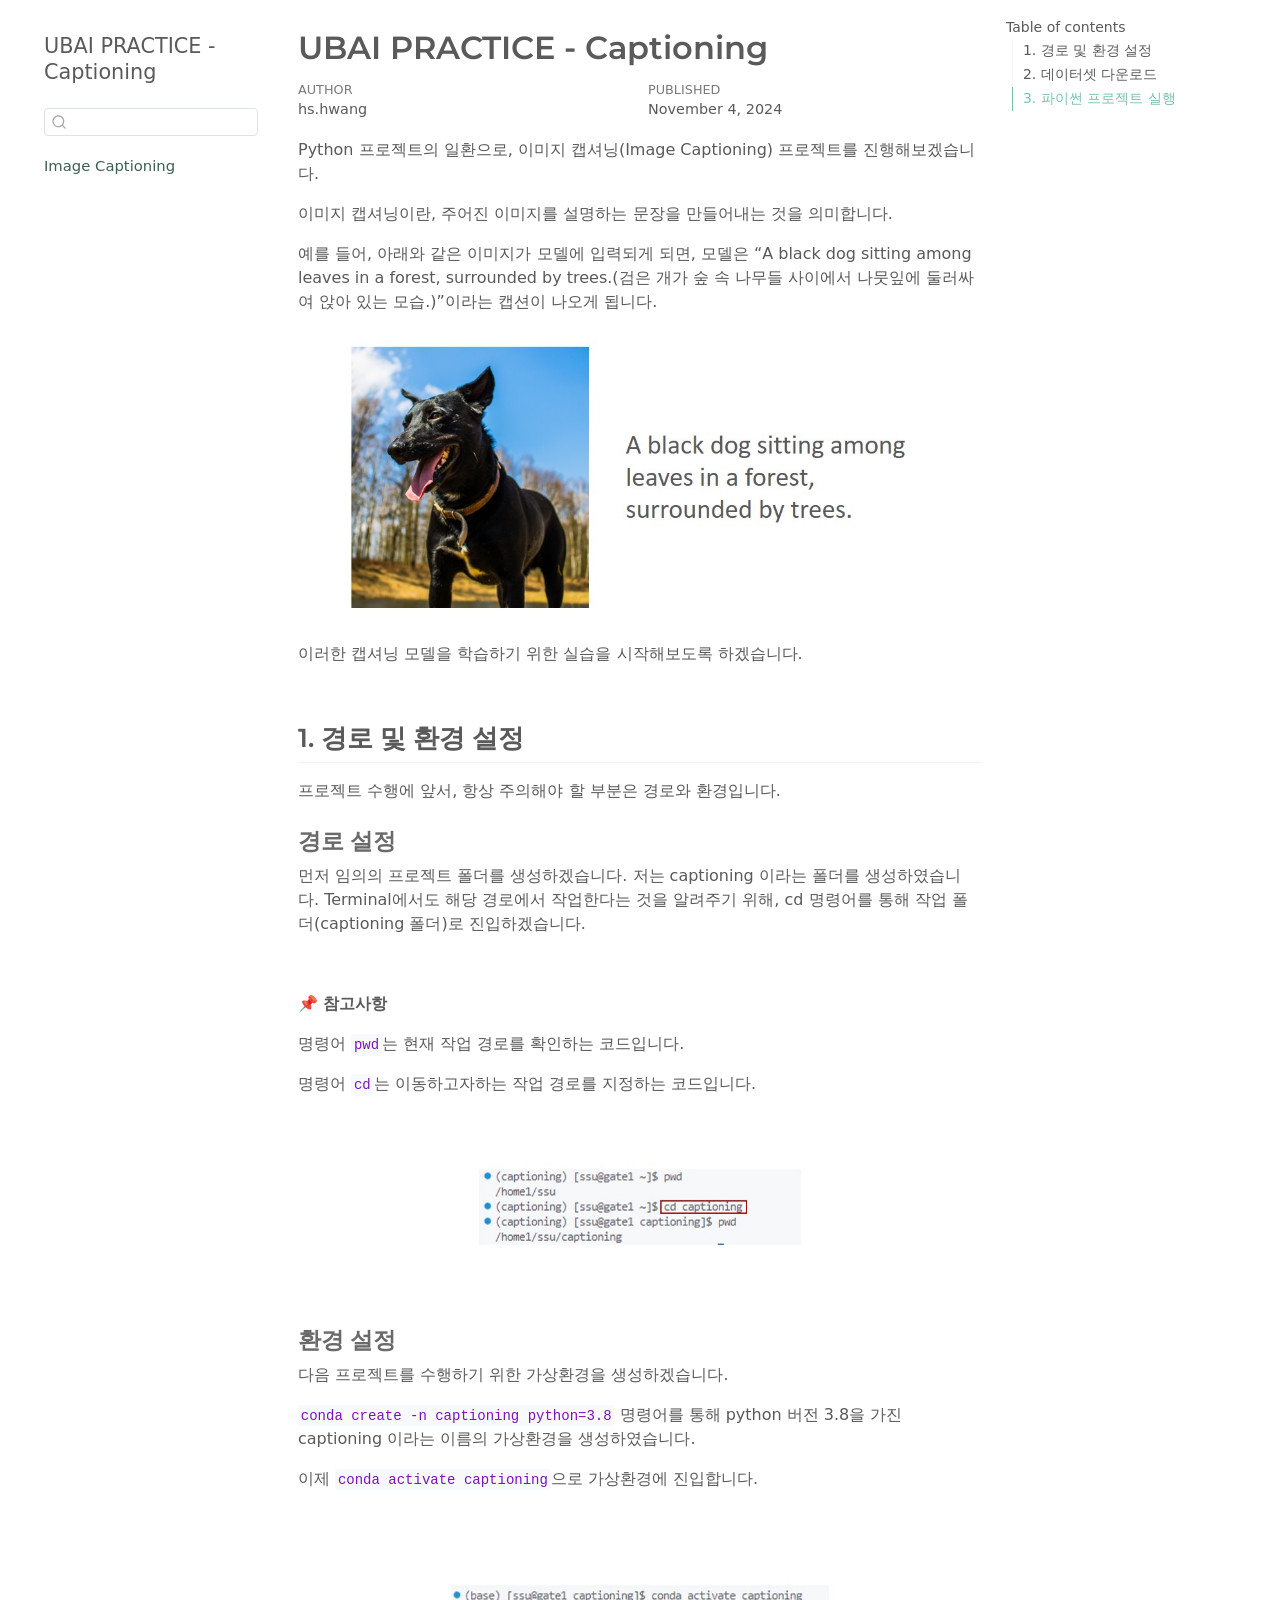
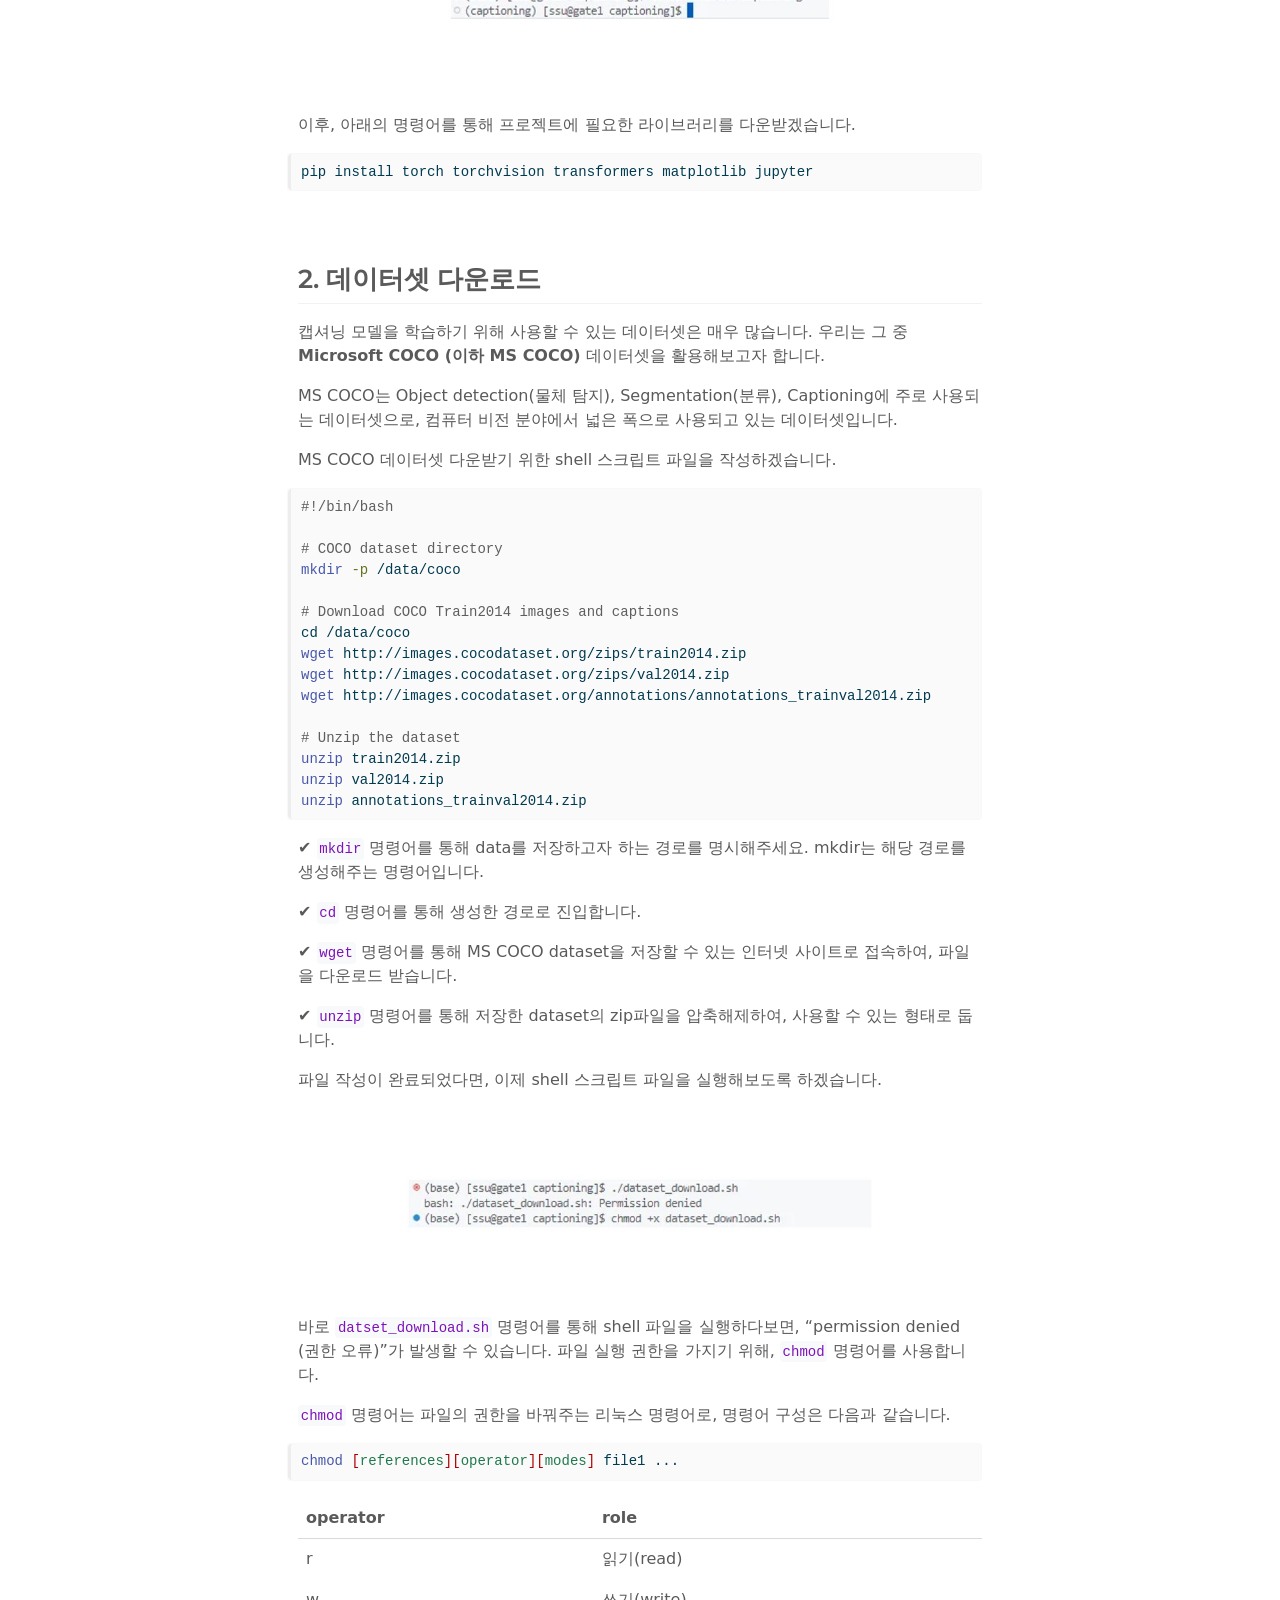
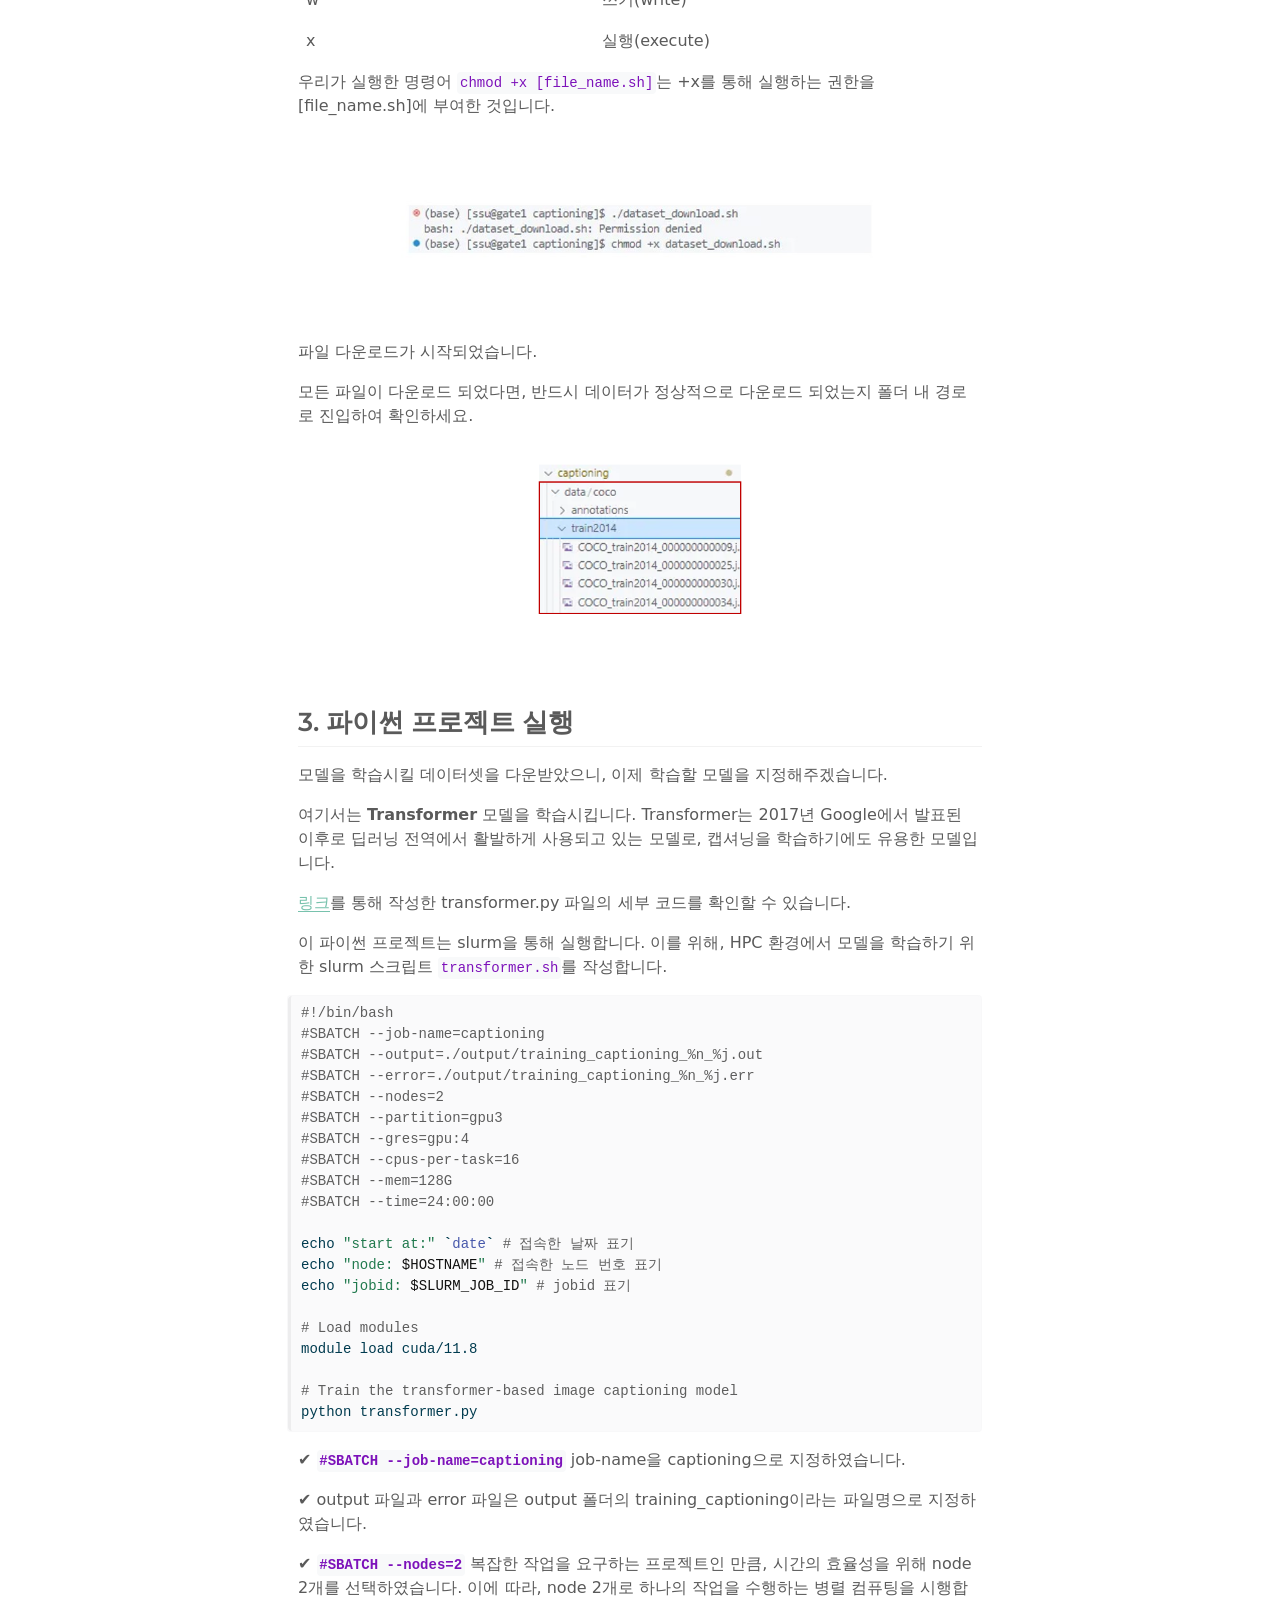
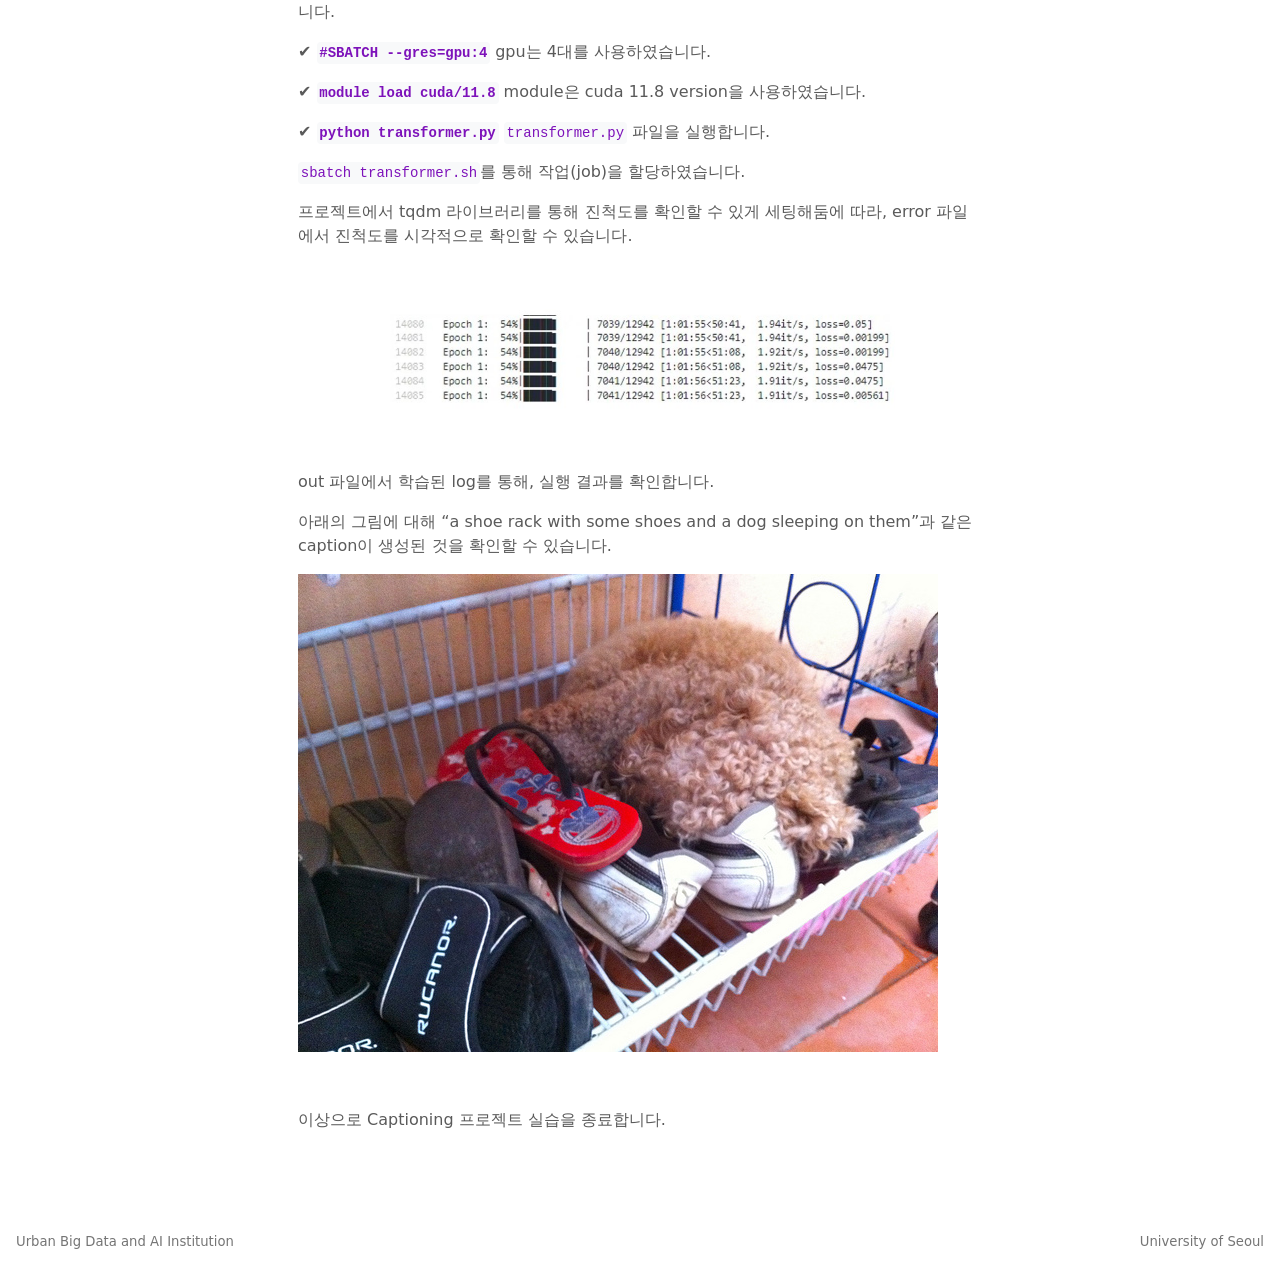
==== project/_book/index.html @ 67e6d8ed "quarto" ====
<!DOCTYPE html>
<html xmlns="http://www.w3.org/1999/xhtml" lang="en" xml:lang="en"><head>

<meta charset="utf-8">
<meta name="generator" content="quarto-1.5.57">

<meta name="viewport" content="width=device-width, initial-scale=1.0, user-scalable=yes">

<meta name="author" content="hs.hwang">
<meta name="dcterms.date" content="2024-11-04">

<title>UBAI PRACTICE - Captioning</title>
<style>
code{white-space: pre-wrap;}
span.smallcaps{font-variant: small-caps;}
div.columns{display: flex; gap: min(4vw, 1.5em);}
div.column{flex: auto; overflow-x: auto;}
div.hanging-indent{margin-left: 1.5em; text-indent: -1.5em;}
ul.task-list{list-style: none;}
ul.task-list li input[type="checkbox"] {
  width: 0.8em;
  margin: 0 0.8em 0.2em -1em; /* quarto-specific, see https://github.com/quarto-dev/quarto-cli/issues/4556 */ 
  vertical-align: middle;
}
/* CSS for syntax highlighting */
pre > code.sourceCode { white-space: pre; position: relative; }
pre > code.sourceCode > span { line-height: 1.25; }
pre > code.sourceCode > span:empty { height: 1.2em; }
.sourceCode { overflow: visible; }
code.sourceCode > span { color: inherit; text-decoration: inherit; }
div.sourceCode { margin: 1em 0; }
pre.sourceCode { margin: 0; }
@media screen {
div.sourceCode { overflow: auto; }
}
@media print {
pre > code.sourceCode { white-space: pre-wrap; }
pre > code.sourceCode > span { display: inline-block; text-indent: -5em; padding-left: 5em; }
}
pre.numberSource code
  { counter-reset: source-line 0; }
pre.numberSource code > span
  { position: relative; left: -4em; counter-increment: source-line; }
pre.numberSource code > span > a:first-child::before
  { content: counter(source-line);
    position: relative; left: -1em; text-align: right; vertical-align: baseline;
    border: none; display: inline-block;
    -webkit-touch-callout: none; -webkit-user-select: none;
    -khtml-user-select: none; -moz-user-select: none;
    -ms-user-select: none; user-select: none;
    padding: 0 4px; width: 4em;
  }
pre.numberSource { margin-left: 3em;  padding-left: 4px; }
div.sourceCode
  {   }
@media screen {
pre > code.sourceCode > span > a:first-child::before { text-decoration: underline; }
}
</style>


<script src="site_libs/quarto-nav/quarto-nav.js"></script>
<script src="site_libs/quarto-nav/headroom.min.js"></script>
<script src="site_libs/clipboard/clipboard.min.js"></script>
<script src="site_libs/quarto-search/autocomplete.umd.js"></script>
<script src="site_libs/quarto-search/fuse.min.js"></script>
<script src="site_libs/quarto-search/quarto-search.js"></script>
<meta name="quarto:offset" content="./">
<script src="site_libs/quarto-html/quarto.js"></script>
<script src="site_libs/quarto-html/popper.min.js"></script>
<script src="site_libs/quarto-html/tippy.umd.min.js"></script>
<script src="site_libs/quarto-html/anchor.min.js"></script>
<link href="site_libs/quarto-html/tippy.css" rel="stylesheet">
<link href="site_libs/quarto-html/quarto-syntax-highlighting.css" rel="stylesheet" id="quarto-text-highlighting-styles">
<script src="site_libs/bootstrap/bootstrap.min.js"></script>
<link href="site_libs/bootstrap/bootstrap-icons.css" rel="stylesheet">
<link href="site_libs/bootstrap/bootstrap.min.css" rel="stylesheet" id="quarto-bootstrap" data-mode="light">
<script id="quarto-search-options" type="application/json">{
  "location": "sidebar",
  "copy-button": false,
  "collapse-after": 3,
  "panel-placement": "start",
  "type": "textbox",
  "limit": 50,
  "keyboard-shortcut": [
    "f",
    "/",
    "s"
  ],
  "show-item-context": false,
  "language": {
    "search-no-results-text": "No results",
    "search-matching-documents-text": "matching documents",
    "search-copy-link-title": "Copy link to search",
    "search-hide-matches-text": "Hide additional matches",
    "search-more-match-text": "more match in this document",
    "search-more-matches-text": "more matches in this document",
    "search-clear-button-title": "Clear",
    "search-text-placeholder": "",
    "search-detached-cancel-button-title": "Cancel",
    "search-submit-button-title": "Submit",
    "search-label": "Search"
  }
}</script>


</head>

<body class="nav-sidebar floating">

<div id="quarto-search-results"></div>
  <header id="quarto-header" class="headroom fixed-top">
  <nav class="quarto-secondary-nav">
    <div class="container-fluid d-flex">
      <button type="button" class="quarto-btn-toggle btn" data-bs-toggle="collapse" role="button" data-bs-target=".quarto-sidebar-collapse-item" aria-controls="quarto-sidebar" aria-expanded="false" aria-label="Toggle sidebar navigation" onclick="if (window.quartoToggleHeadroom) { window.quartoToggleHeadroom(); }">
        <i class="bi bi-layout-text-sidebar-reverse"></i>
      </button>
        <nav class="quarto-page-breadcrumbs" aria-label="breadcrumb"><ol class="breadcrumb"><li class="breadcrumb-item"><a href="./index.html"><span class="chapter-title">Image Captioning</span></a></li></ol></nav>
        <a class="flex-grow-1" role="navigation" data-bs-toggle="collapse" data-bs-target=".quarto-sidebar-collapse-item" aria-controls="quarto-sidebar" aria-expanded="false" aria-label="Toggle sidebar navigation" onclick="if (window.quartoToggleHeadroom) { window.quartoToggleHeadroom(); }">      
        </a>
      <button type="button" class="btn quarto-search-button" aria-label="Search" onclick="window.quartoOpenSearch();">
        <i class="bi bi-search"></i>
      </button>
    </div>
  </nav>
</header>
<!-- content -->
<div id="quarto-content" class="quarto-container page-columns page-rows-contents page-layout-article">
<!-- sidebar -->
  <nav id="quarto-sidebar" class="sidebar collapse collapse-horizontal quarto-sidebar-collapse-item sidebar-navigation floating overflow-auto">
    <div class="pt-lg-2 mt-2 text-left sidebar-header">
    <div class="sidebar-title mb-0 py-0">
      <a href="./">UBAI PRACTICE - Captioning</a> 
    </div>
      </div>
        <div class="mt-2 flex-shrink-0 align-items-center">
        <div class="sidebar-search">
        <div id="quarto-search" class="" title="Search"></div>
        </div>
        </div>
    <div class="sidebar-menu-container"> 
    <ul class="list-unstyled mt-1">
        <li class="sidebar-item">
  <div class="sidebar-item-container"> 
  <a href="./index.html" class="sidebar-item-text sidebar-link active"><span class="chapter-title">Image Captioning</span></a>
  </div>
</li>
    </ul>
    </div>
</nav>
<div id="quarto-sidebar-glass" class="quarto-sidebar-collapse-item" data-bs-toggle="collapse" data-bs-target=".quarto-sidebar-collapse-item"></div>
<!-- margin-sidebar -->
    <div id="quarto-margin-sidebar" class="sidebar margin-sidebar">
        <nav id="TOC" role="doc-toc" class="toc-active">
    <h2 id="toc-title">Table of contents</h2>
   
  <ul>
  <li><a href="#경로-및-환경-설정" id="toc-경로-및-환경-설정" class="nav-link active" data-scroll-target="#경로-및-환경-설정">1. 경로 및 환경 설정</a>
  <ul class="collapse">
  <li><a href="#경로-설정" id="toc-경로-설정" class="nav-link" data-scroll-target="#경로-설정">경로 설정</a></li>
  <li><a href="#환경-설정" id="toc-환경-설정" class="nav-link" data-scroll-target="#환경-설정">환경 설정</a></li>
  </ul></li>
  <li><a href="#데이터셋-다운로드" id="toc-데이터셋-다운로드" class="nav-link" data-scroll-target="#데이터셋-다운로드">2. 데이터셋 다운로드</a></li>
  <li><a href="#파이썬-프로젝트-실행" id="toc-파이썬-프로젝트-실행" class="nav-link" data-scroll-target="#파이썬-프로젝트-실행">3. 파이썬 프로젝트 실행</a></li>
  </ul>
</nav>
    </div>
<!-- main -->
<main class="content" id="quarto-document-content">

<header id="title-block-header" class="quarto-title-block default">
<div class="quarto-title">
<h1 class="title">UBAI PRACTICE - Captioning</h1>
</div>



<div class="quarto-title-meta">

    <div>
    <div class="quarto-title-meta-heading">Author</div>
    <div class="quarto-title-meta-contents">
             <p>hs.hwang </p>
          </div>
  </div>
    
    <div>
    <div class="quarto-title-meta-heading">Published</div>
    <div class="quarto-title-meta-contents">
      <p class="date">November 4, 2024</p>
    </div>
  </div>
  
    
  </div>
  


</header>


<p>Python 프로젝트의 일환으로, 이미지 캡셔닝(Image Captioning) 프로젝트를 진행해보겠습니다.</p>
<p>이미지 캡셔닝이란, 주어진 이미지를 설명하는 문장을 만들어내는 것을 의미합니다.</p>
<p>예를 들어, 아래와 같은 이미지가 모델에 입력되게 되면, 모델은 “A black dog sitting among leaves in a forest, surrounded by trees.(검은 개가 숲 속 나무들 사이에서 나뭇잎에 둘러싸여 앉아 있는 모습.)”이라는 캡션이 나오게 됩니다.</p>
<p><img src="./jpg/dog.jpg" class="img-fluid"></p>
<p>이러한 캡셔닝 모델을 학습하기 위한 실습을 시작해보도록 하겠습니다.</p>
<p><br></p>
<section id="경로-및-환경-설정" class="level2 unnumbered">
<h2 class="unnumbered anchored" data-anchor-id="경로-및-환경-설정">1. 경로 및 환경 설정</h2>
<p>프로젝트 수행에 앞서, 항상 주의해야 할 부분은 경로와 환경입니다.</p>
<section id="경로-설정" class="level3 unnumbered">
<h3 class="unnumbered anchored" data-anchor-id="경로-설정">경로 설정</h3>
<p>먼저 임의의 프로젝트 폴더를 생성하겠습니다. 저는 captioning 이라는 폴더를 생성하였습니다. Terminal에서도 해당 경로에서 작업한다는 것을 알려주기 위해, cd 명령어를 통해 작업 폴더(captioning 폴더)로 진입하겠습니다.</p>
<p><br></p>
<p>📌 <strong>참고사항</strong></p>
<p>명령어 <code>pwd</code>는 현재 작업 경로를 확인하는 코드입니다.</p>
<p>명령어 <code>cd</code>는 이동하고자하는 작업 경로를 지정하는 코드입니다.</p>
<p><img src="./jpg/cd.jpg" class="img-fluid"></p>
</section>
<section id="환경-설정" class="level3 unnumbered">
<h3 class="unnumbered anchored" data-anchor-id="환경-설정">환경 설정</h3>
<p>다음 프로젝트를 수행하기 위한 가상환경을 생성하겠습니다.</p>
<p><code>conda create -n captioning python=3.8</code> 명령어를 통해 python 버전 3.8을 가진 captioning 이라는 이름의 가상환경을 생성하였습니다.</p>
<p>이제 <code>conda activate captioning</code>으로 가상환경에 진입합니다.</p>
<p><img src="./jpg/env.jpg" class="img-fluid"></p>
<p>이후, 아래의 명령어를 통해 프로젝트에 필요한 라이브러리를 다운받겠습니다.</p>
<div class="cell">
<div class="sourceCode cell-code" id="cb1"><pre class="sourceCode bash code-with-copy"><code class="sourceCode bash"><span id="cb1-1"><a href="#cb1-1" aria-hidden="true" tabindex="-1"></a><span class="ex">pip</span> install torch torchvision transformers matplotlib jupyter</span></code><button title="Copy to Clipboard" class="code-copy-button"><i class="bi"></i></button></pre></div>
</div>
<p><br></p>
</section>
</section>
<section id="데이터셋-다운로드" class="level2 unnumbered">
<h2 class="unnumbered anchored" data-anchor-id="데이터셋-다운로드">2. 데이터셋 다운로드</h2>
<p>캡셔닝 모델을 학습하기 위해 사용할 수 있는 데이터셋은 매우 많습니다. 우리는 그 중 <strong>Microsoft COCO (이하 MS COCO)</strong> 데이터셋을 활용해보고자 합니다.</p>
<p>MS COCO는 Object detection(물체 탐지), Segmentation(분류), Captioning에 주로 사용되는 데이터셋으로, 컴퓨터 비전 분야에서 넓은 폭으로 사용되고 있는 데이터셋입니다.</p>
<p>MS COCO 데이터셋 다운받기 위한 shell 스크립트 파일을 작성하겠습니다.</p>
<div class="cell">
<div class="sourceCode cell-code" id="cb2"><pre class="sourceCode bash code-with-copy"><code class="sourceCode bash"><span id="cb2-1"><a href="#cb2-1" aria-hidden="true" tabindex="-1"></a><span class="co">#!/bin/bash</span></span>
<span id="cb2-2"><a href="#cb2-2" aria-hidden="true" tabindex="-1"></a></span>
<span id="cb2-3"><a href="#cb2-3" aria-hidden="true" tabindex="-1"></a><span class="co"># COCO dataset directory</span></span>
<span id="cb2-4"><a href="#cb2-4" aria-hidden="true" tabindex="-1"></a><span class="fu">mkdir</span> <span class="at">-p</span> /data/coco</span>
<span id="cb2-5"><a href="#cb2-5" aria-hidden="true" tabindex="-1"></a></span>
<span id="cb2-6"><a href="#cb2-6" aria-hidden="true" tabindex="-1"></a><span class="co"># Download COCO Train2014 images and captions</span></span>
<span id="cb2-7"><a href="#cb2-7" aria-hidden="true" tabindex="-1"></a><span class="bu">cd</span> /data/coco</span>
<span id="cb2-8"><a href="#cb2-8" aria-hidden="true" tabindex="-1"></a><span class="fu">wget</span> http://images.cocodataset.org/zips/train2014.zip</span>
<span id="cb2-9"><a href="#cb2-9" aria-hidden="true" tabindex="-1"></a><span class="fu">wget</span> http://images.cocodataset.org/zips/val2014.zip</span>
<span id="cb2-10"><a href="#cb2-10" aria-hidden="true" tabindex="-1"></a><span class="fu">wget</span> http://images.cocodataset.org/annotations/annotations_trainval2014.zip</span>
<span id="cb2-11"><a href="#cb2-11" aria-hidden="true" tabindex="-1"></a></span>
<span id="cb2-12"><a href="#cb2-12" aria-hidden="true" tabindex="-1"></a><span class="co"># Unzip the dataset</span></span>
<span id="cb2-13"><a href="#cb2-13" aria-hidden="true" tabindex="-1"></a><span class="fu">unzip</span> train2014.zip</span>
<span id="cb2-14"><a href="#cb2-14" aria-hidden="true" tabindex="-1"></a><span class="fu">unzip</span> val2014.zip</span>
<span id="cb2-15"><a href="#cb2-15" aria-hidden="true" tabindex="-1"></a><span class="fu">unzip</span> annotations_trainval2014.zip</span></code><button title="Copy to Clipboard" class="code-copy-button"><i class="bi"></i></button></pre></div>
</div>
<p>✔ <code>mkdir</code> 명령어를 통해 data를 저장하고자 하는 경로를 명시해주세요. mkdir는 해당 경로를 생성해주는 명령어입니다.</p>
<p>✔ <code>cd</code> 명령어를 통해 생성한 경로로 진입합니다.</p>
<p>✔ <code>wget</code> 명령어를 통해 MS COCO dataset을 저장할 수 있는 인터넷 사이트로 접속하여, 파일을 다운로드 받습니다.</p>
<p>✔ <code>unzip</code> 명령어를 통해 저장한 dataset의 zip파일을 압축해제하여, 사용할 수 있는 형태로 둡니다.</p>
<p>파일 작성이 완료되었다면, 이제 shell 스크립트 파일을 실행해보도록 하겠습니다.</p>
<p><img src="./jpg/shell_error.jpg" class="img-fluid"></p>
<p>바로 <code>datset_download.sh</code> 명령어를 통해 shell 파일을 실행하다보면, “permission denied (권한 오류)”가 발생할 수 있습니다. 파일 실행 권한을 가지기 위해, <code>chmod</code> 명령어를 사용합니다.</p>
<p><code>chmod</code> 명령어는 파일의 권한을 바꿔주는 리눅스 명령어로, 명령어 구성은 다음과 같습니다.</p>
<div class="cell">
<div class="sourceCode cell-code" id="cb3"><pre class="sourceCode bash code-with-copy"><code class="sourceCode bash"><span id="cb3-1"><a href="#cb3-1" aria-hidden="true" tabindex="-1"></a><span class="fu">chmod</span> <span class="pp">[</span><span class="ss">references</span><span class="pp">][</span><span class="ss">operator</span><span class="pp">][</span><span class="ss">modes</span><span class="pp">]</span> file1 ...</span></code><button title="Copy to Clipboard" class="code-copy-button"><i class="bi"></i></button></pre></div>
</div>
<table class="caption-top table">
<thead>
<tr class="header">
<th>operator</th>
<th>role</th>
</tr>
</thead>
<tbody>
<tr class="odd">
<td>r</td>
<td>읽기(read)</td>
</tr>
<tr class="even">
<td>w</td>
<td>쓰기(write)</td>
</tr>
<tr class="odd">
<td>x</td>
<td>실행(execute)</td>
</tr>
</tbody>
</table>
<p>우리가 실행한 명령어 <code>chmod +x [file_name.sh]</code>는 +x를 통해 실행하는 권한을 [file_name.sh]에 부여한 것입니다.</p>
<p><img src="./jpg/shell_error.jpg" class="img-fluid"></p>
<p>파일 다운로드가 시작되었습니다.</p>
<p>모든 파일이 다운로드 되었다면, 반드시 데이터가 정상적으로 다운로드 되었는지 폴더 내 경로로 진입하여 확인하세요.</p>
<p><img src="./jpg/coco_download.jpg" class="img-fluid"></p>
<p><br></p>
</section>
<section id="파이썬-프로젝트-실행" class="level2 unnumbered">
<h2 class="unnumbered anchored" data-anchor-id="파이썬-프로젝트-실행">3. 파이썬 프로젝트 실행</h2>
<p>모델을 학습시킬 데이터셋을 다운받았으니, 이제 학습할 모델을 지정해주겠습니다.</p>
<p>여기서는 <strong>Transformer</strong> 모델을 학습시킵니다. Transformer는 2017년 Google에서 발표된 이후로 딥러닝 전역에서 활발하게 사용되고 있는 모델로, 캡셔닝을 학습하기에도 유용한 모델입니다.</p>
<p><a href="https://github.com/uos-ubai/practice02_captioning/blob/main/image_captioning.ipynb">링크</a>를 통해 작성한 transformer.py 파일의 세부 코드를 확인할 수 있습니다.</p>
<p>이 파이썬 프로젝트는 slurm을 통해 실행합니다. 이를 위해, HPC 환경에서 모델을 학습하기 위한 slurm 스크립트 <code>transformer.sh</code>를 작성합니다.</p>
<div class="cell">
<div class="sourceCode cell-code" id="cb4"><pre class="sourceCode bash code-with-copy"><code class="sourceCode bash"><span id="cb4-1"><a href="#cb4-1" aria-hidden="true" tabindex="-1"></a><span class="co">#!/bin/bash</span></span>
<span id="cb4-2"><a href="#cb4-2" aria-hidden="true" tabindex="-1"></a><span class="co">#SBATCH --job-name=captioning</span></span>
<span id="cb4-3"><a href="#cb4-3" aria-hidden="true" tabindex="-1"></a><span class="co">#SBATCH --output=./output/training_captioning_%n_%j.out</span></span>
<span id="cb4-4"><a href="#cb4-4" aria-hidden="true" tabindex="-1"></a><span class="co">#SBATCH --error=./output/training_captioning_%n_%j.err</span></span>
<span id="cb4-5"><a href="#cb4-5" aria-hidden="true" tabindex="-1"></a><span class="co">#SBATCH --nodes=2</span></span>
<span id="cb4-6"><a href="#cb4-6" aria-hidden="true" tabindex="-1"></a><span class="co">#SBATCH --partition=gpu3</span></span>
<span id="cb4-7"><a href="#cb4-7" aria-hidden="true" tabindex="-1"></a><span class="co">#SBATCH --gres=gpu:4</span></span>
<span id="cb4-8"><a href="#cb4-8" aria-hidden="true" tabindex="-1"></a><span class="co">#SBATCH --cpus-per-task=16</span></span>
<span id="cb4-9"><a href="#cb4-9" aria-hidden="true" tabindex="-1"></a><span class="co">#SBATCH --mem=128G</span></span>
<span id="cb4-10"><a href="#cb4-10" aria-hidden="true" tabindex="-1"></a><span class="co">#SBATCH --time=24:00:00</span></span>
<span id="cb4-11"><a href="#cb4-11" aria-hidden="true" tabindex="-1"></a></span>
<span id="cb4-12"><a href="#cb4-12" aria-hidden="true" tabindex="-1"></a><span class="bu">echo</span> <span class="st">"start at:"</span> <span class="kw">`</span><span class="fu">date</span><span class="kw">`</span> <span class="co"># 접속한 날짜 표기</span></span>
<span id="cb4-13"><a href="#cb4-13" aria-hidden="true" tabindex="-1"></a><span class="bu">echo</span> <span class="st">"node: </span><span class="va">$HOSTNAME</span><span class="st">"</span> <span class="co"># 접속한 노드 번호 표기</span></span>
<span id="cb4-14"><a href="#cb4-14" aria-hidden="true" tabindex="-1"></a><span class="bu">echo</span> <span class="st">"jobid: </span><span class="va">$SLURM_JOB_ID</span><span class="st">"</span> <span class="co"># jobid 표기</span></span>
<span id="cb4-15"><a href="#cb4-15" aria-hidden="true" tabindex="-1"></a></span>
<span id="cb4-16"><a href="#cb4-16" aria-hidden="true" tabindex="-1"></a><span class="co"># Load modules</span></span>
<span id="cb4-17"><a href="#cb4-17" aria-hidden="true" tabindex="-1"></a><span class="ex">module</span> load cuda/11.8</span>
<span id="cb4-18"><a href="#cb4-18" aria-hidden="true" tabindex="-1"></a></span>
<span id="cb4-19"><a href="#cb4-19" aria-hidden="true" tabindex="-1"></a><span class="co"># Train the transformer-based image captioning model</span></span>
<span id="cb4-20"><a href="#cb4-20" aria-hidden="true" tabindex="-1"></a><span class="ex">python</span> transformer.py</span></code><button title="Copy to Clipboard" class="code-copy-button"><i class="bi"></i></button></pre></div>
</div>
<p>✔ <strong><code>#SBATCH --job-name=captioning</code></strong> job-name을 captioning으로 지정하였습니다.</p>
<p>✔ output 파일과 error 파일은 output 폴더의 training_captioning이라는 파일명으로 지정하였습니다.</p>
<p>✔ <strong><code>#SBATCH --nodes=2</code></strong> 복잡한 작업을 요구하는 프로젝트인 만큼, 시간의 효율성을 위해 node 2개를 선택하였습니다. 이에 따라, node 2개로 하나의 작업을 수행하는 병렬 컴퓨팅을 시행합니다.</p>
<p>✔ <strong><code>#SBATCH --gres=gpu:4</code></strong> gpu는 4대를 사용하였습니다.</p>
<p>✔ <strong><code>module load cuda/11.8</code></strong> module은 cuda 11.8 version을 사용하였습니다.</p>
<p>✔ <strong><code>python transformer.py</code></strong> <code>transformer.py</code> 파일을 실행합니다.</p>
<p><code>sbatch transformer.sh</code>를 통해 작업(job)을 할당하였습니다.</p>
<p>프로젝트에서 tqdm 라이브러리를 통해 진척도를 확인할 수 있게 세팅해둠에 따라, error 파일에서 진척도를 시각적으로 확인할 수 있습니다.</p>
<p><img src="./jpg/epoch.jpg" class="img-fluid"></p>
<p>out 파일에서 학습된 log를 통해, 실행 결과를 확인합니다.</p>
<p>아래의 그림에 대해 “a shoe rack with some shoes and a dog sleeping on them”과 같은 caption이 생성된 것을 확인할 수 있습니다.</p>
<p><img src="./jpg/COCO_val2014_000000000042.jpg" class="img-fluid"></p>
<p><br></p>
<p>이상으로 Captioning 프로젝트 실습을 종료합니다.</p>


</section>

</main> <!-- /main -->
<script id="quarto-html-after-body" type="application/javascript">
window.document.addEventListener("DOMContentLoaded", function (event) {
  const toggleBodyColorMode = (bsSheetEl) => {
    const mode = bsSheetEl.getAttribute("data-mode");
    const bodyEl = window.document.querySelector("body");
    if (mode === "dark") {
      bodyEl.classList.add("quarto-dark");
      bodyEl.classList.remove("quarto-light");
    } else {
      bodyEl.classList.add("quarto-light");
      bodyEl.classList.remove("quarto-dark");
    }
  }
  const toggleBodyColorPrimary = () => {
    const bsSheetEl = window.document.querySelector("link#quarto-bootstrap");
    if (bsSheetEl) {
      toggleBodyColorMode(bsSheetEl);
    }
  }
  toggleBodyColorPrimary();  
  const icon = "";
  const anchorJS = new window.AnchorJS();
  anchorJS.options = {
    placement: 'right',
    icon: icon
  };
  anchorJS.add('.anchored');
  const isCodeAnnotation = (el) => {
    for (const clz of el.classList) {
      if (clz.startsWith('code-annotation-')) {                     
        return true;
      }
    }
    return false;
  }
  const onCopySuccess = function(e) {
    // button target
    const button = e.trigger;
    // don't keep focus
    button.blur();
    // flash "checked"
    button.classList.add('code-copy-button-checked');
    var currentTitle = button.getAttribute("title");
    button.setAttribute("title", "Copied!");
    let tooltip;
    if (window.bootstrap) {
      button.setAttribute("data-bs-toggle", "tooltip");
      button.setAttribute("data-bs-placement", "left");
      button.setAttribute("data-bs-title", "Copied!");
      tooltip = new bootstrap.Tooltip(button, 
        { trigger: "manual", 
          customClass: "code-copy-button-tooltip",
          offset: [0, -8]});
      tooltip.show();    
    }
    setTimeout(function() {
      if (tooltip) {
        tooltip.hide();
        button.removeAttribute("data-bs-title");
        button.removeAttribute("data-bs-toggle");
        button.removeAttribute("data-bs-placement");
      }
      button.setAttribute("title", currentTitle);
      button.classList.remove('code-copy-button-checked');
    }, 1000);
    // clear code selection
    e.clearSelection();
  }
  const getTextToCopy = function(trigger) {
      const codeEl = trigger.previousElementSibling.cloneNode(true);
      for (const childEl of codeEl.children) {
        if (isCodeAnnotation(childEl)) {
          childEl.remove();
        }
      }
      return codeEl.innerText;
  }
  const clipboard = new window.ClipboardJS('.code-copy-button:not([data-in-quarto-modal])', {
    text: getTextToCopy
  });
  clipboard.on('success', onCopySuccess);
  if (window.document.getElementById('quarto-embedded-source-code-modal')) {
    // For code content inside modals, clipBoardJS needs to be initialized with a container option
    // TODO: Check when it could be a function (https://github.com/zenorocha/clipboard.js/issues/860)
    const clipboardModal = new window.ClipboardJS('.code-copy-button[data-in-quarto-modal]', {
      text: getTextToCopy,
      container: window.document.getElementById('quarto-embedded-source-code-modal')
    });
    clipboardModal.on('success', onCopySuccess);
  }
    var localhostRegex = new RegExp(/^(?:http|https):\/\/localhost\:?[0-9]*\//);
    var mailtoRegex = new RegExp(/^mailto:/);
      var filterRegex = new RegExp('/' + window.location.host + '/');
    var isInternal = (href) => {
        return filterRegex.test(href) || localhostRegex.test(href) || mailtoRegex.test(href);
    }
    // Inspect non-navigation links and adorn them if external
 	var links = window.document.querySelectorAll('a[href]:not(.nav-link):not(.navbar-brand):not(.toc-action):not(.sidebar-link):not(.sidebar-item-toggle):not(.pagination-link):not(.no-external):not([aria-hidden]):not(.dropdown-item):not(.quarto-navigation-tool):not(.about-link)');
    for (var i=0; i<links.length; i++) {
      const link = links[i];
      if (!isInternal(link.href)) {
        // undo the damage that might have been done by quarto-nav.js in the case of
        // links that we want to consider external
        if (link.dataset.originalHref !== undefined) {
          link.href = link.dataset.originalHref;
        }
      }
    }
  function tippyHover(el, contentFn, onTriggerFn, onUntriggerFn) {
    const config = {
      allowHTML: true,
      maxWidth: 500,
      delay: 100,
      arrow: false,
      appendTo: function(el) {
          return el.parentElement;
      },
      interactive: true,
      interactiveBorder: 10,
      theme: 'quarto',
      placement: 'bottom-start',
    };
    if (contentFn) {
      config.content = contentFn;
    }
    if (onTriggerFn) {
      config.onTrigger = onTriggerFn;
    }
    if (onUntriggerFn) {
      config.onUntrigger = onUntriggerFn;
    }
    window.tippy(el, config); 
  }
  const noterefs = window.document.querySelectorAll('a[role="doc-noteref"]');
  for (var i=0; i<noterefs.length; i++) {
    const ref = noterefs[i];
    tippyHover(ref, function() {
      // use id or data attribute instead here
      let href = ref.getAttribute('data-footnote-href') || ref.getAttribute('href');
      try { href = new URL(href).hash; } catch {}
      const id = href.replace(/^#\/?/, "");
      const note = window.document.getElementById(id);
      if (note) {
        return note.innerHTML;
      } else {
        return "";
      }
    });
  }
  const xrefs = window.document.querySelectorAll('a.quarto-xref');
  const processXRef = (id, note) => {
    // Strip column container classes
    const stripColumnClz = (el) => {
      el.classList.remove("page-full", "page-columns");
      if (el.children) {
        for (const child of el.children) {
          stripColumnClz(child);
        }
      }
    }
    stripColumnClz(note)
    if (id === null || id.startsWith('sec-')) {
      // Special case sections, only their first couple elements
      const container = document.createElement("div");
      if (note.children && note.children.length > 2) {
        container.appendChild(note.children[0].cloneNode(true));
        for (let i = 1; i < note.children.length; i++) {
          const child = note.children[i];
          if (child.tagName === "P" && child.innerText === "") {
            continue;
          } else {
            container.appendChild(child.cloneNode(true));
            break;
          }
        }
        if (window.Quarto?.typesetMath) {
          window.Quarto.typesetMath(container);
        }
        return container.innerHTML
      } else {
        if (window.Quarto?.typesetMath) {
          window.Quarto.typesetMath(note);
        }
        return note.innerHTML;
      }
    } else {
      // Remove any anchor links if they are present
      const anchorLink = note.querySelector('a.anchorjs-link');
      if (anchorLink) {
        anchorLink.remove();
      }
      if (window.Quarto?.typesetMath) {
        window.Quarto.typesetMath(note);
      }
      // TODO in 1.5, we should make sure this works without a callout special case
      if (note.classList.contains("callout")) {
        return note.outerHTML;
      } else {
        return note.innerHTML;
      }
    }
  }
  for (var i=0; i<xrefs.length; i++) {
    const xref = xrefs[i];
    tippyHover(xref, undefined, function(instance) {
      instance.disable();
      let url = xref.getAttribute('href');
      let hash = undefined; 
      if (url.startsWith('#')) {
        hash = url;
      } else {
        try { hash = new URL(url).hash; } catch {}
      }
      if (hash) {
        const id = hash.replace(/^#\/?/, "");
        const note = window.document.getElementById(id);
        if (note !== null) {
          try {
            const html = processXRef(id, note.cloneNode(true));
            instance.setContent(html);
          } finally {
            instance.enable();
            instance.show();
          }
        } else {
          // See if we can fetch this
          fetch(url.split('#')[0])
          .then(res => res.text())
          .then(html => {
            const parser = new DOMParser();
            const htmlDoc = parser.parseFromString(html, "text/html");
            const note = htmlDoc.getElementById(id);
            if (note !== null) {
              const html = processXRef(id, note);
              instance.setContent(html);
            } 
          }).finally(() => {
            instance.enable();
            instance.show();
          });
        }
      } else {
        // See if we can fetch a full url (with no hash to target)
        // This is a special case and we should probably do some content thinning / targeting
        fetch(url)
        .then(res => res.text())
        .then(html => {
          const parser = new DOMParser();
          const htmlDoc = parser.parseFromString(html, "text/html");
          const note = htmlDoc.querySelector('main.content');
          if (note !== null) {
            // This should only happen for chapter cross references
            // (since there is no id in the URL)
            // remove the first header
            if (note.children.length > 0 && note.children[0].tagName === "HEADER") {
              note.children[0].remove();
            }
            const html = processXRef(null, note);
            instance.setContent(html);
          } 
        }).finally(() => {
          instance.enable();
          instance.show();
        });
      }
    }, function(instance) {
    });
  }
      let selectedAnnoteEl;
      const selectorForAnnotation = ( cell, annotation) => {
        let cellAttr = 'data-code-cell="' + cell + '"';
        let lineAttr = 'data-code-annotation="' +  annotation + '"';
        const selector = 'span[' + cellAttr + '][' + lineAttr + ']';
        return selector;
      }
      const selectCodeLines = (annoteEl) => {
        const doc = window.document;
        const targetCell = annoteEl.getAttribute("data-target-cell");
        const targetAnnotation = annoteEl.getAttribute("data-target-annotation");
        const annoteSpan = window.document.querySelector(selectorForAnnotation(targetCell, targetAnnotation));
        const lines = annoteSpan.getAttribute("data-code-lines").split(",");
        const lineIds = lines.map((line) => {
          return targetCell + "-" + line;
        })
        let top = null;
        let height = null;
        let parent = null;
        if (lineIds.length > 0) {
            //compute the position of the single el (top and bottom and make a div)
            const el = window.document.getElementById(lineIds[0]);
            top = el.offsetTop;
            height = el.offsetHeight;
            parent = el.parentElement.parentElement;
          if (lineIds.length > 1) {
            const lastEl = window.document.getElementById(lineIds[lineIds.length - 1]);
            const bottom = lastEl.offsetTop + lastEl.offsetHeight;
            height = bottom - top;
          }
          if (top !== null && height !== null && parent !== null) {
            // cook up a div (if necessary) and position it 
            let div = window.document.getElementById("code-annotation-line-highlight");
            if (div === null) {
              div = window.document.createElement("div");
              div.setAttribute("id", "code-annotation-line-highlight");
              div.style.position = 'absolute';
              parent.appendChild(div);
            }
            div.style.top = top - 2 + "px";
            div.style.height = height + 4 + "px";
            div.style.left = 0;
            let gutterDiv = window.document.getElementById("code-annotation-line-highlight-gutter");
            if (gutterDiv === null) {
              gutterDiv = window.document.createElement("div");
              gutterDiv.setAttribute("id", "code-annotation-line-highlight-gutter");
              gutterDiv.style.position = 'absolute';
              const codeCell = window.document.getElementById(targetCell);
              const gutter = codeCell.querySelector('.code-annotation-gutter');
              gutter.appendChild(gutterDiv);
            }
            gutterDiv.style.top = top - 2 + "px";
            gutterDiv.style.height = height + 4 + "px";
          }
          selectedAnnoteEl = annoteEl;
        }
      };
      const unselectCodeLines = () => {
        const elementsIds = ["code-annotation-line-highlight", "code-annotation-line-highlight-gutter"];
        elementsIds.forEach((elId) => {
          const div = window.document.getElementById(elId);
          if (div) {
            div.remove();
          }
        });
        selectedAnnoteEl = undefined;
      };
        // Handle positioning of the toggle
    window.addEventListener(
      "resize",
      throttle(() => {
        elRect = undefined;
        if (selectedAnnoteEl) {
          selectCodeLines(selectedAnnoteEl);
        }
      }, 10)
    );
    function throttle(fn, ms) {
    let throttle = false;
    let timer;
      return (...args) => {
        if(!throttle) { // first call gets through
            fn.apply(this, args);
            throttle = true;
        } else { // all the others get throttled
            if(timer) clearTimeout(timer); // cancel #2
            timer = setTimeout(() => {
              fn.apply(this, args);
              timer = throttle = false;
            }, ms);
        }
      };
    }
      // Attach click handler to the DT
      const annoteDls = window.document.querySelectorAll('dt[data-target-cell]');
      for (const annoteDlNode of annoteDls) {
        annoteDlNode.addEventListener('click', (event) => {
          const clickedEl = event.target;
          if (clickedEl !== selectedAnnoteEl) {
            unselectCodeLines();
            const activeEl = window.document.querySelector('dt[data-target-cell].code-annotation-active');
            if (activeEl) {
              activeEl.classList.remove('code-annotation-active');
            }
            selectCodeLines(clickedEl);
            clickedEl.classList.add('code-annotation-active');
          } else {
            // Unselect the line
            unselectCodeLines();
            clickedEl.classList.remove('code-annotation-active');
          }
        });
      }
  const findCites = (el) => {
    const parentEl = el.parentElement;
    if (parentEl) {
      const cites = parentEl.dataset.cites;
      if (cites) {
        return {
          el,
          cites: cites.split(' ')
        };
      } else {
        return findCites(el.parentElement)
      }
    } else {
      return undefined;
    }
  };
  var bibliorefs = window.document.querySelectorAll('a[role="doc-biblioref"]');
  for (var i=0; i<bibliorefs.length; i++) {
    const ref = bibliorefs[i];
    const citeInfo = findCites(ref);
    if (citeInfo) {
      tippyHover(citeInfo.el, function() {
        var popup = window.document.createElement('div');
        citeInfo.cites.forEach(function(cite) {
          var citeDiv = window.document.createElement('div');
          citeDiv.classList.add('hanging-indent');
          citeDiv.classList.add('csl-entry');
          var biblioDiv = window.document.getElementById('ref-' + cite);
          if (biblioDiv) {
            citeDiv.innerHTML = biblioDiv.innerHTML;
          }
          popup.appendChild(citeDiv);
        });
        return popup.innerHTML;
      });
    }
  }
});
</script>
</div> <!-- /content -->
<footer class="footer">
  <div class="nav-footer">
    <div class="nav-footer-left">
<p>Urban Big Data and AI Institution</p>
</div>   
    <div class="nav-footer-center">
      &nbsp;
    </div>
    <div class="nav-footer-right">
<p>University of Seoul</p>
</div>
  </div>
</footer>




</body></html>
---- project/_book/site_libs/quarto-html/tippy.css ----
.tippy-box[data-animation=fade][data-state=hidden]{opacity:0}[data-tippy-root]{max-width:calc(100vw - 10px)}.tippy-box{position:relative;background-color:#333;color:#fff;border-radius:4px;font-size:14px;line-height:1.4;white-space:normal;outline:0;transition-property:transform,visibility,opacity}.tippy-box[data-placement^=top]>.tippy-arrow{bottom:0}.tippy-box[data-placement^=top]>.tippy-arrow:before{bottom:-7px;left:0;border-width:8px 8px 0;border-top-color:initial;transform-origin:center top}.tippy-box[data-placement^=bottom]>.tippy-arrow{top:0}.tippy-box[data-placement^=bottom]>.tippy-arrow:before{top:-7px;left:0;border-width:0 8px 8px;border-bottom-color:initial;transform-origin:center bottom}.tippy-box[data-placement^=left]>.tippy-arrow{right:0}.tippy-box[data-placement^=left]>.tippy-arrow:before{border-width:8px 0 8px 8px;border-left-color:initial;right:-7px;transform-origin:center left}.tippy-box[data-placement^=right]>.tippy-arrow{left:0}.tippy-box[data-placement^=right]>.tippy-arrow:before{left:-7px;border-width:8px 8px 8px 0;border-right-color:initial;transform-origin:center right}.tippy-box[data-inertia][data-state=visible]{transition-timing-function:cubic-bezier(.54,1.5,.38,1.11)}.tippy-arrow{width:16px;height:16px;color:#333}.tippy-arrow:before{content:"";position:absolute;border-color:transparent;border-style:solid}.tippy-content{position:relative;padding:5px 9px;z-index:1}
---- project/_book/site_libs/quarto-html/quarto-syntax-highlighting.css ----
/* quarto syntax highlight colors */
:root {
  --quarto-hl-ot-color: #003B4F;
  --quarto-hl-at-color: #657422;
  --quarto-hl-ss-color: #20794D;
  --quarto-hl-an-color: #5E5E5E;
  --quarto-hl-fu-color: #4758AB;
  --quarto-hl-st-color: #20794D;
  --quarto-hl-cf-color: #003B4F;
  --quarto-hl-op-color: #5E5E5E;
  --quarto-hl-er-color: #AD0000;
  --quarto-hl-bn-color: #AD0000;
  --quarto-hl-al-color: #AD0000;
  --quarto-hl-va-color: #111111;
  --quarto-hl-bu-color: inherit;
  --quarto-hl-ex-color: inherit;
  --quarto-hl-pp-color: #AD0000;
  --quarto-hl-in-color: #5E5E5E;
  --quarto-hl-vs-color: #20794D;
  --quarto-hl-wa-color: #5E5E5E;
  --quarto-hl-do-color: #5E5E5E;
  --quarto-hl-im-color: #00769E;
  --quarto-hl-ch-color: #20794D;
  --quarto-hl-dt-color: #AD0000;
  --quarto-hl-fl-color: #AD0000;
  --quarto-hl-co-color: #5E5E5E;
  --quarto-hl-cv-color: #5E5E5E;
  --quarto-hl-cn-color: #8f5902;
  --quarto-hl-sc-color: #5E5E5E;
  --quarto-hl-dv-color: #AD0000;
  --quarto-hl-kw-color: #003B4F;
}

/* other quarto variables */
:root {
  --quarto-font-monospace: SFMono-Regular, Menlo, Monaco, Consolas, "Liberation Mono", "Courier New", monospace;
}

pre > code.sourceCode > span {
  color: #003B4F;
}

code span {
  color: #003B4F;
}

code.sourceCode > span {
  color: #003B4F;
}

div.sourceCode,
div.sourceCode pre.sourceCode {
  color: #003B4F;
}

code span.ot {
  color: #003B4F;
  font-style: inherit;
}

code span.at {
  color: #657422;
  font-style: inherit;
}

code span.ss {
  color: #20794D;
  font-style: inherit;
}

code span.an {
  color: #5E5E5E;
  font-style: inherit;
}

code span.fu {
  color: #4758AB;
  font-style: inherit;
}

code span.st {
  color: #20794D;
  font-style: inherit;
}

code span.cf {
  color: #003B4F;
  font-weight: bold;
  font-style: inherit;
}

code span.op {
  color: #5E5E5E;
  font-style: inherit;
}

code span.er {
  color: #AD0000;
  font-style: inherit;
}

code span.bn {
  color: #AD0000;
  font-style: inherit;
}

code span.al {
  color: #AD0000;
  font-style: inherit;
}

code span.va {
  color: #111111;
  font-style: inherit;
}

code span.bu {
  font-style: inherit;
}

code span.ex {
  font-style: inherit;
}

code span.pp {
  color: #AD0000;
  font-style: inherit;
}

code span.in {
  color: #5E5E5E;
  font-style: inherit;
}

code span.vs {
  color: #20794D;
  font-style: inherit;
}

code span.wa {
  color: #5E5E5E;
  font-style: italic;
}

code span.do {
  color: #5E5E5E;
  font-style: italic;
}

code span.im {
  color: #00769E;
  font-style: inherit;
}

code span.ch {
  color: #20794D;
  font-style: inherit;
}

code span.dt {
  color: #AD0000;
  font-style: inherit;
}

code span.fl {
  color: #AD0000;
  font-style: inherit;
}

code span.co {
  color: #5E5E5E;
  font-style: inherit;
}

code span.cv {
  color: #5E5E5E;
  font-style: italic;
}

code span.cn {
  color: #8f5902;
  font-style: inherit;
}

code span.sc {
  color: #5E5E5E;
  font-style: inherit;
}

code span.dv {
  color: #AD0000;
  font-style: inherit;
}

code span.kw {
  color: #003B4F;
  font-weight: bold;
  font-style: inherit;
}

.prevent-inlining {
  content: "</";
}

/*# sourceMappingURL=debc5d5d77c3f9108843748ff7464032.css.map */
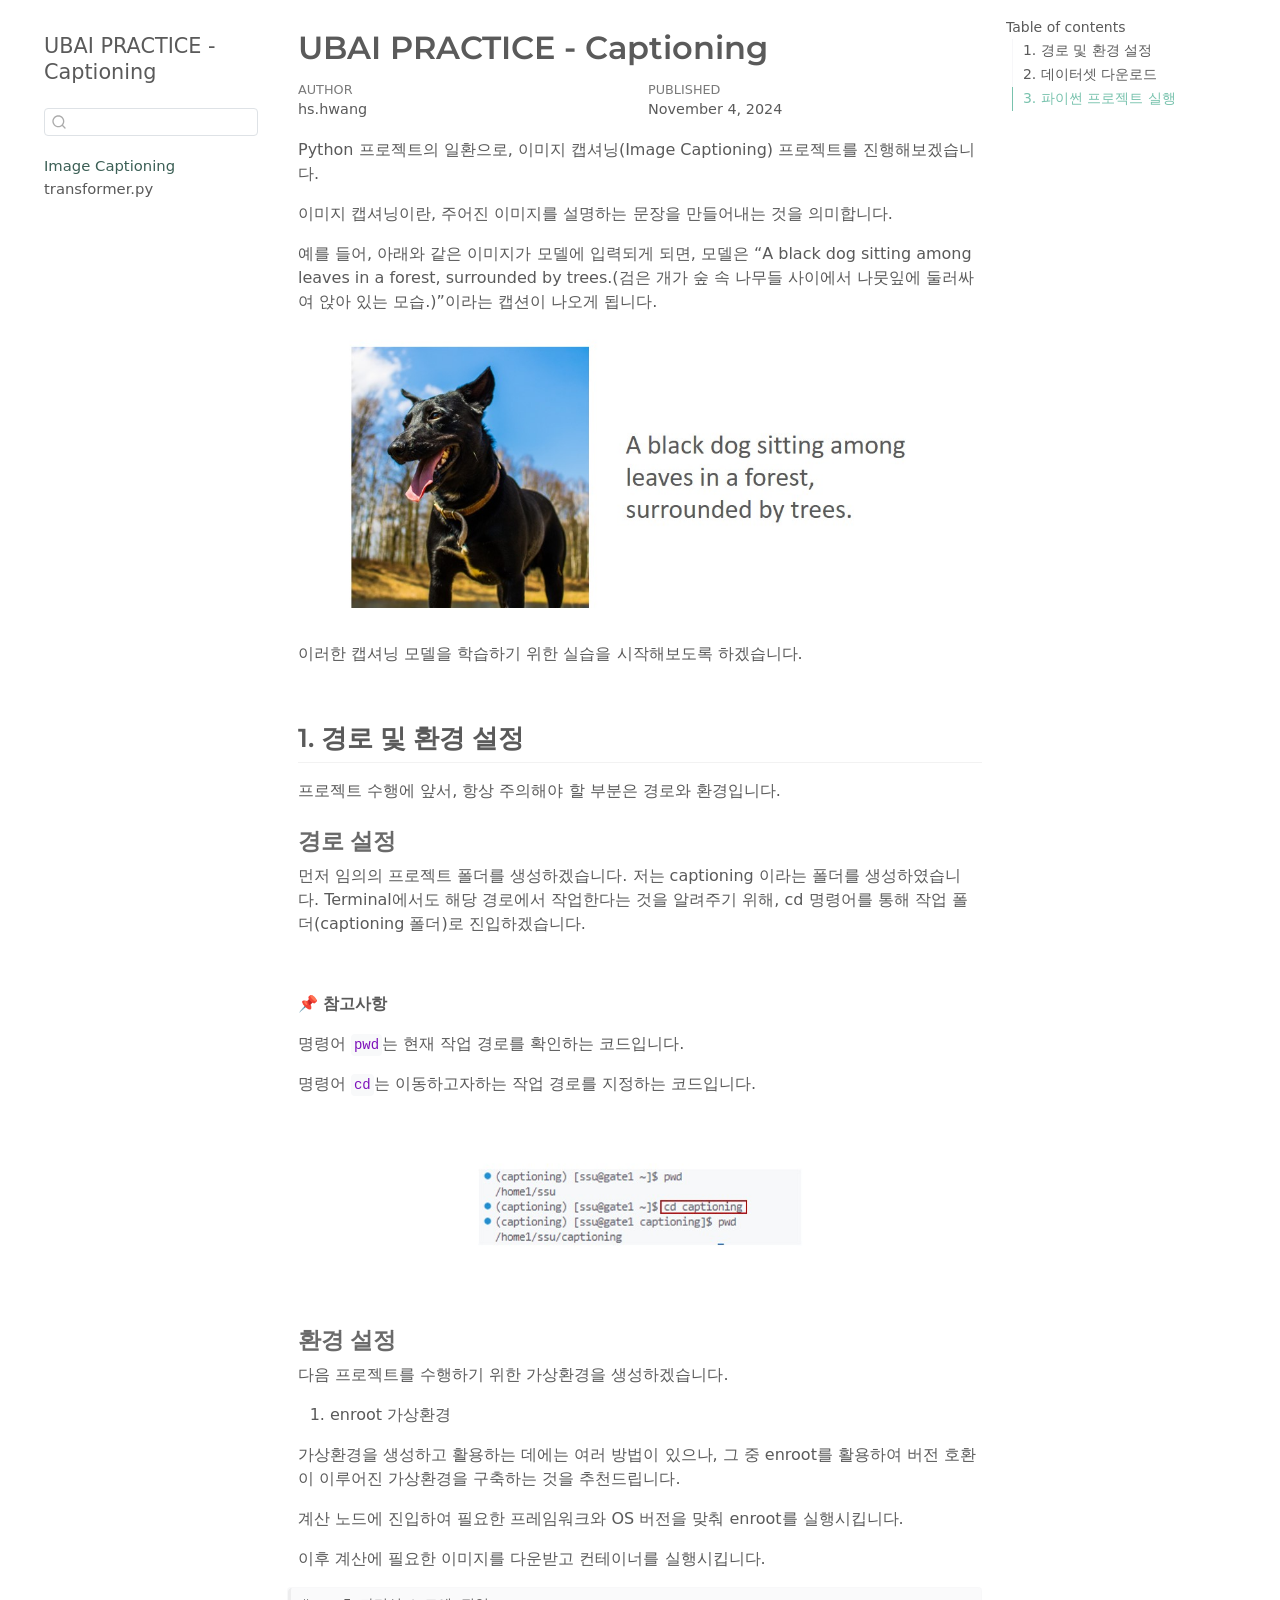
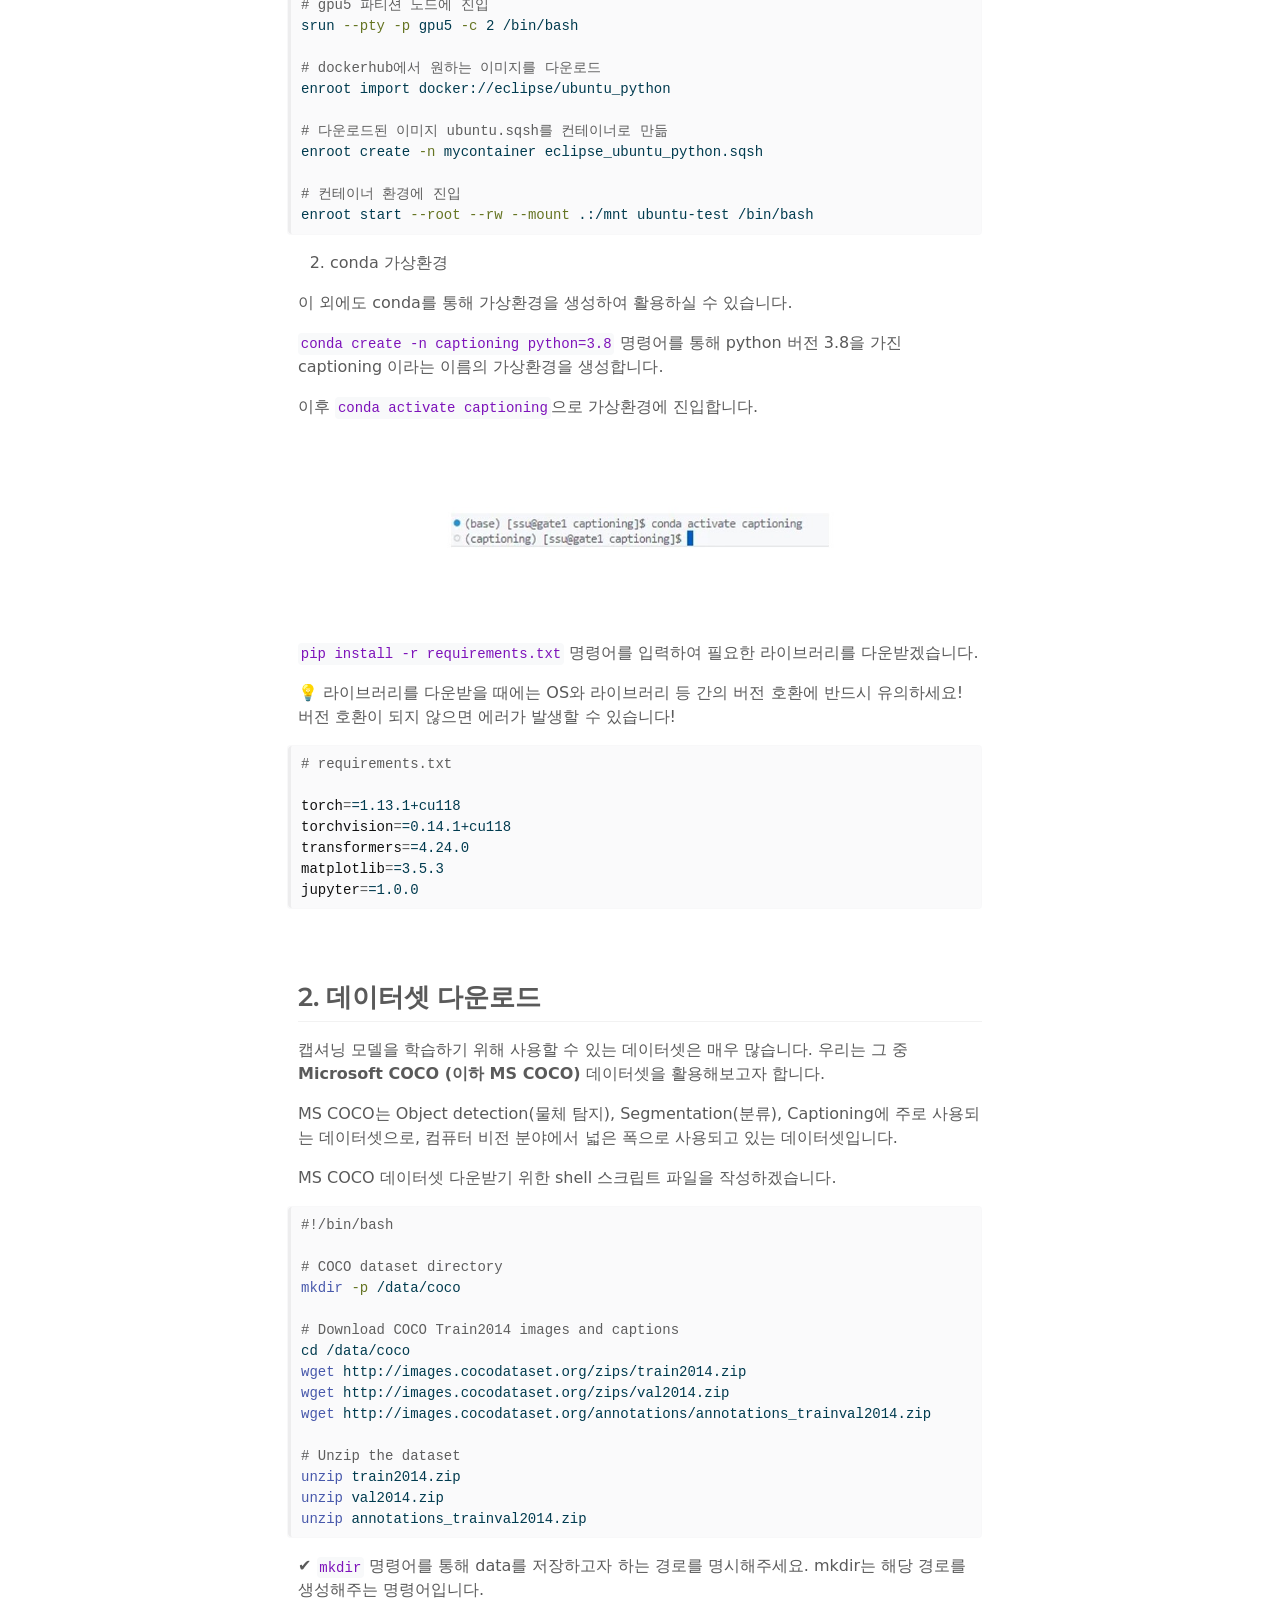
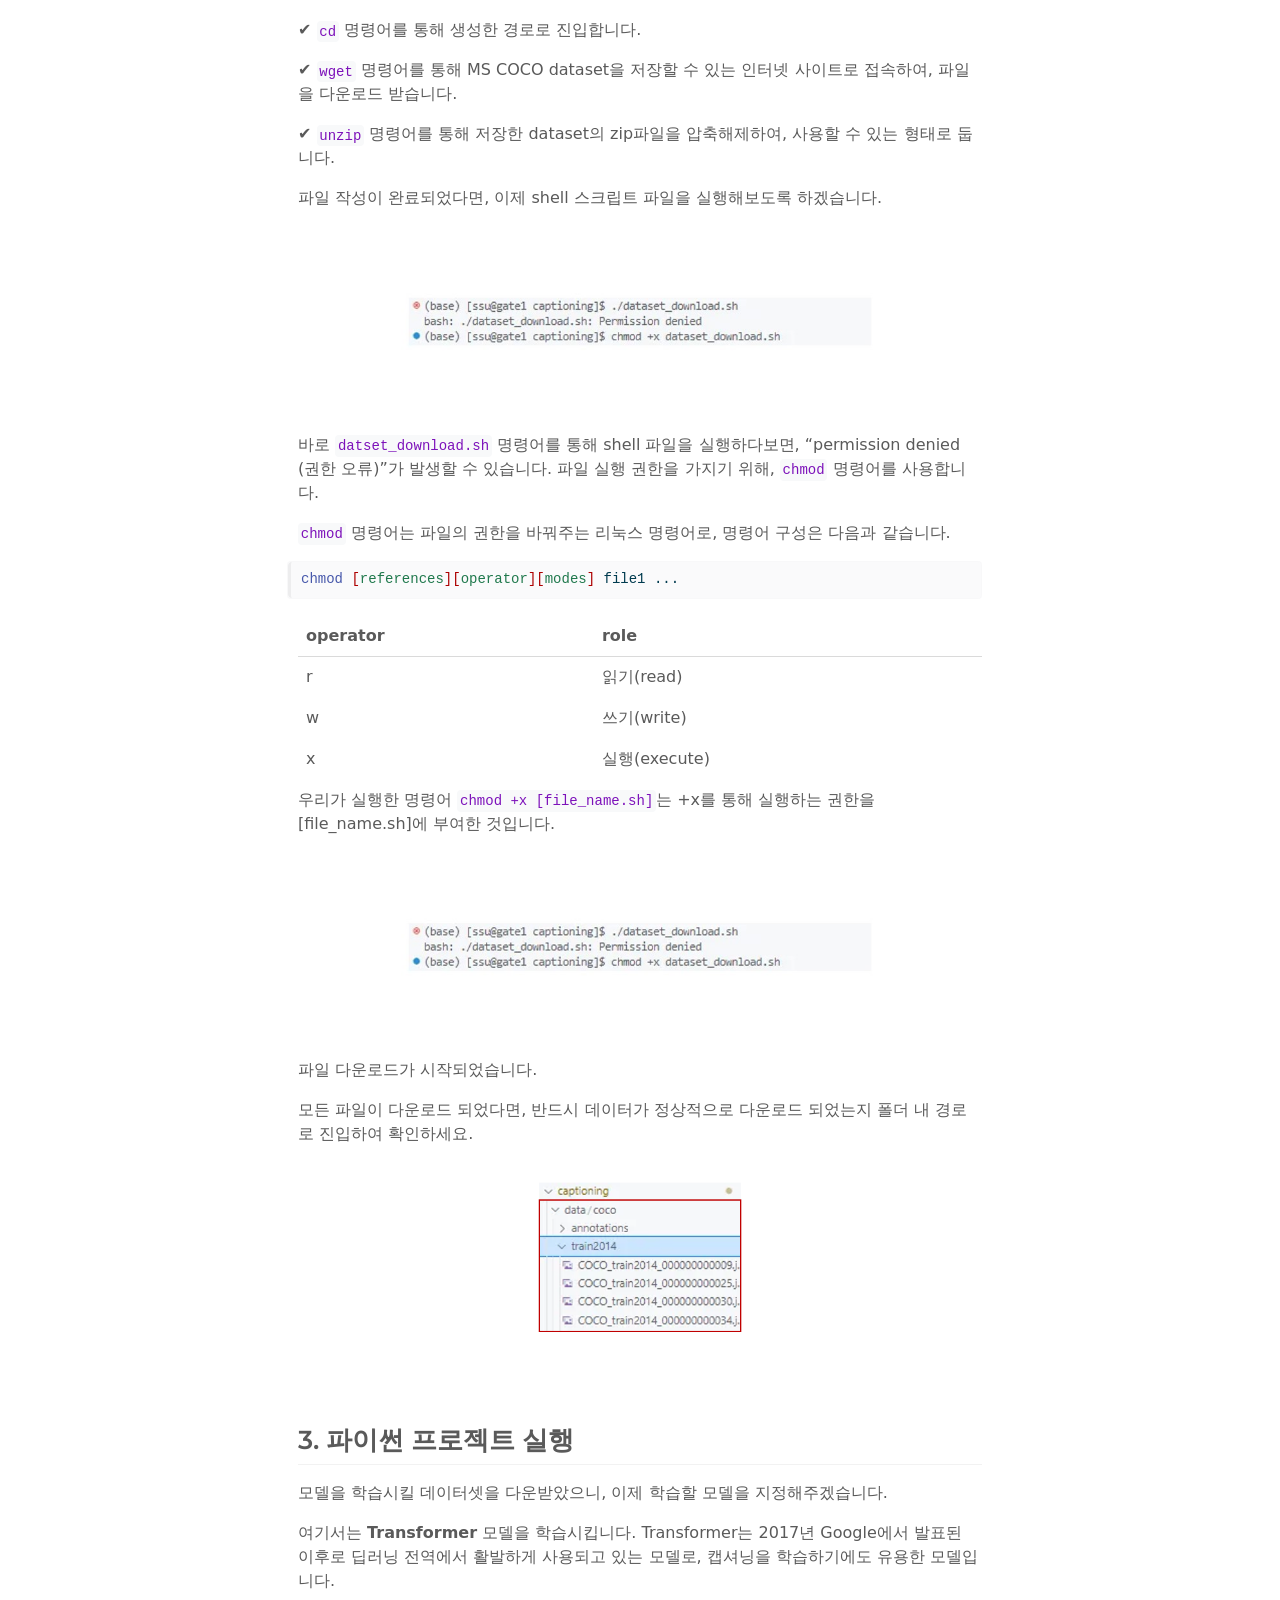
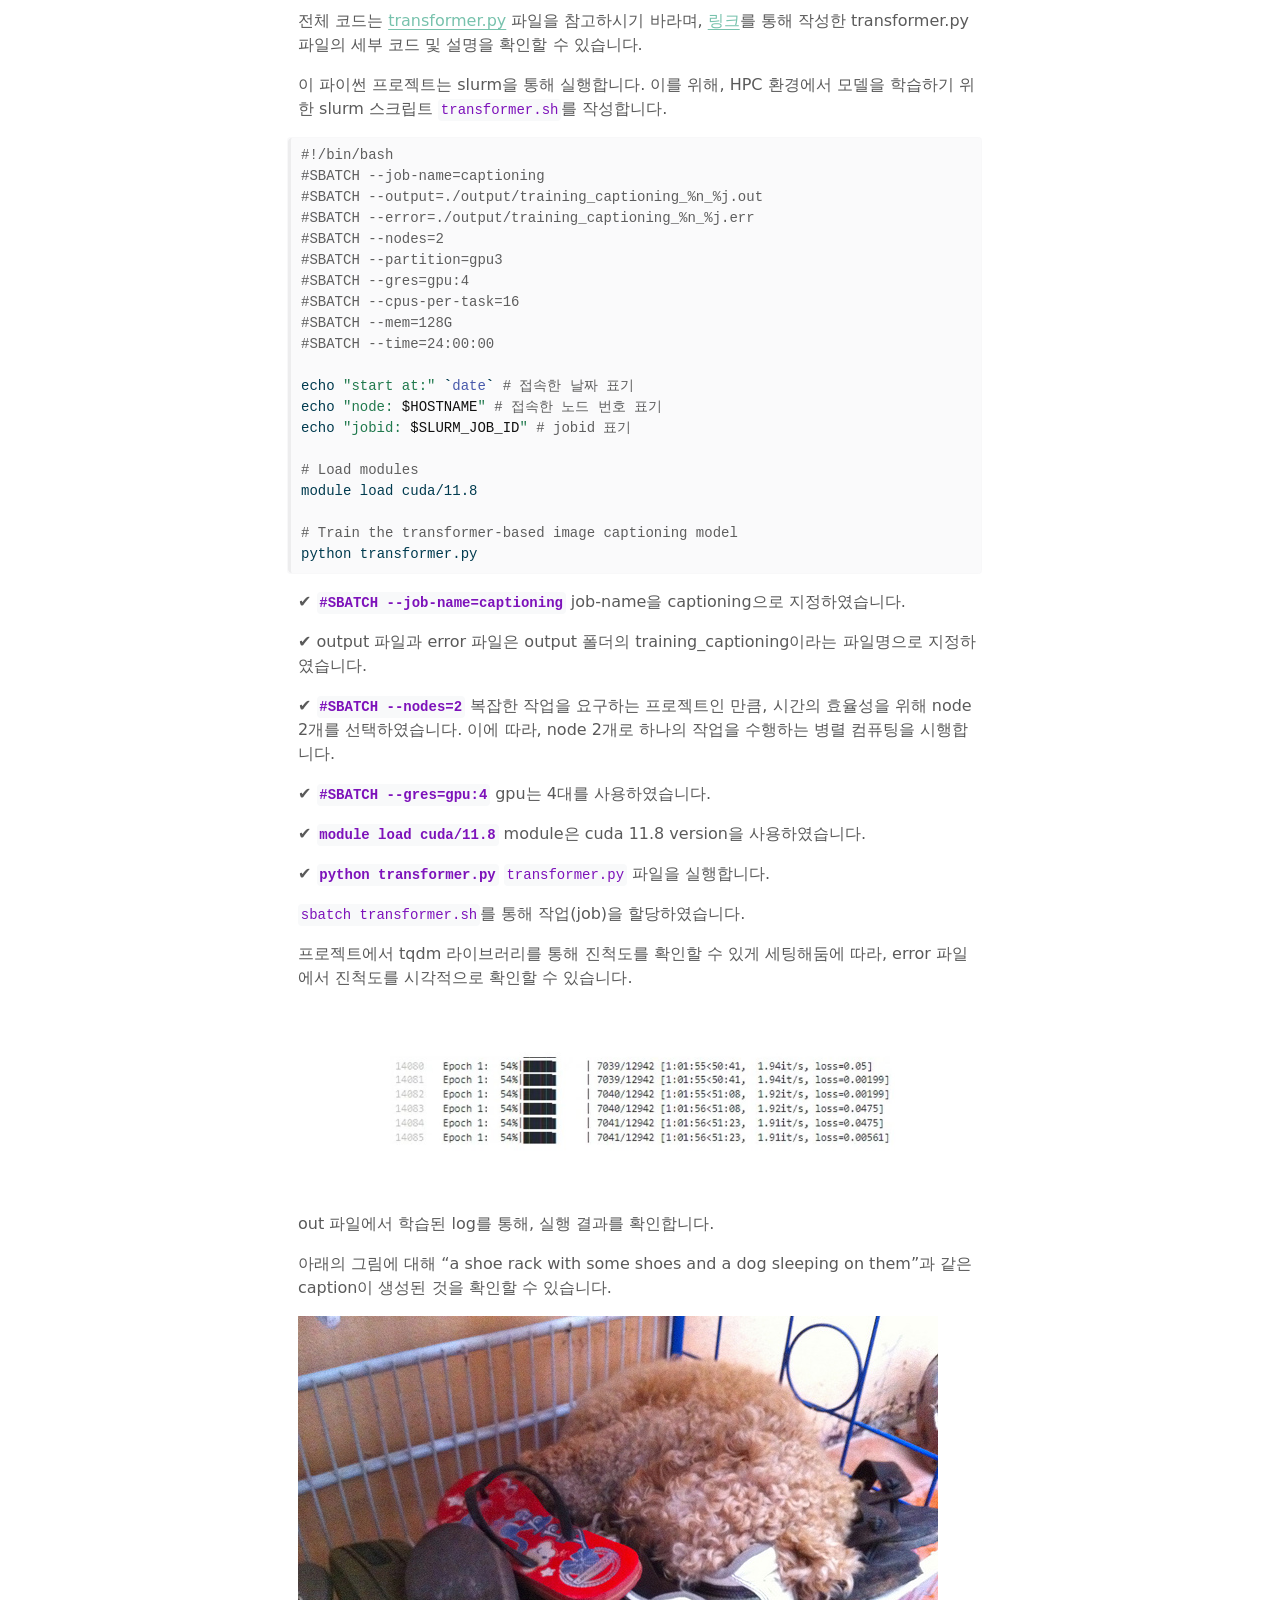
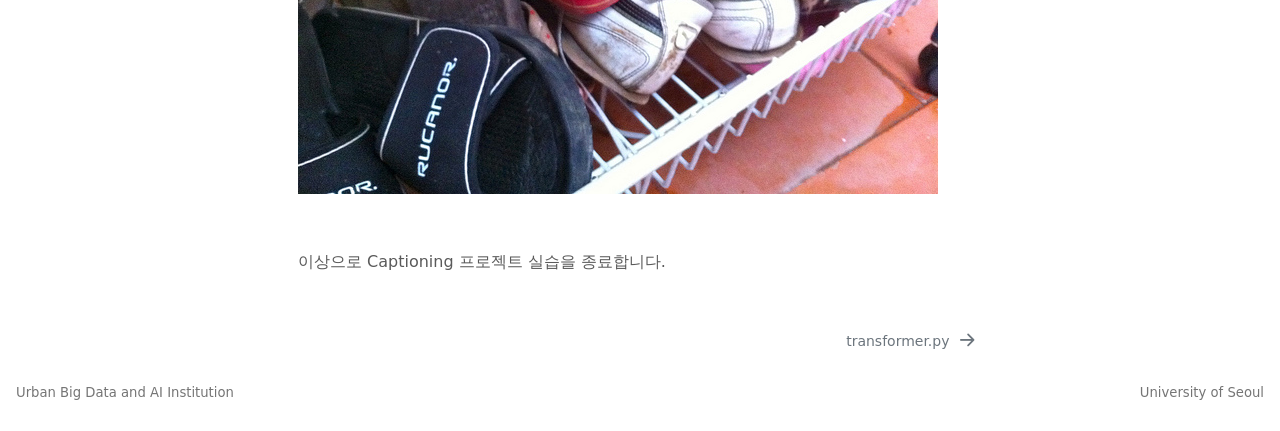
==== commit f4cd2e7b: "241111_env" ====
--- a/project/_book/index.html
+++ b/project/_book/index.html
@@ -66,6 +66,7 @@
 <script src="site_libs/quarto-search/fuse.min.js"></script>
 <script src="site_libs/quarto-search/quarto-search.js"></script>
 <meta name="quarto:offset" content="./">
+<link href="./transformer.html" rel="next">
 <script src="site_libs/quarto-html/quarto.js"></script>
 <script src="site_libs/quarto-html/popper.min.js"></script>
 <script src="site_libs/quarto-html/tippy.umd.min.js"></script>
@@ -145,6 +146,11 @@
   <a href="./index.html" class="sidebar-item-text sidebar-link active"><span class="chapter-title">Image Captioning</span></a>
   </div>
 </li>
+        <li class="sidebar-item">
+  <div class="sidebar-item-container"> 
+  <a href="./transformer.html" class="sidebar-item-text sidebar-link"><span class="chapter-title">transformer.py</span></a>
+  </div>
+</li>
     </ul>
     </div>
 </nav>
@@ -220,12 +226,42 @@
 <section id="환경-설정" class="level3 unnumbered">
 <h3 class="unnumbered anchored" data-anchor-id="환경-설정">환경 설정</h3>
 <p>다음 프로젝트를 수행하기 위한 가상환경을 생성하겠습니다.</p>
-<p><code>conda create -n captioning python=3.8</code> 명령어를 통해 python 버전 3.8을 가진 captioning 이라는 이름의 가상환경을 생성하였습니다.</p>
-<p>이제 <code>conda activate captioning</code>으로 가상환경에 진입합니다.</p>
+<ol type="1">
+<li>enroot 가상환경</li>
+</ol>
+<p>가상환경을 생성하고 활용하는 데에는 여러 방법이 있으나, 그 중 enroot를 활용하여 버전 호환이 이루어진 가상환경을 구축하는 것을 추천드립니다.</p>
+<p>계산 노드에 진입하여 필요한 프레임워크와 OS 버전을 맞춰 enroot를 실행시킵니다.</p>
+<p>이후 계산에 필요한 이미지를 다운받고 컨테이너를 실행시킵니다.</p>
+<div class="cell">
+<div class="sourceCode cell-code" id="cb1"><pre class="sourceCode bash code-with-copy"><code class="sourceCode bash"><span id="cb1-1"><a href="#cb1-1" aria-hidden="true" tabindex="-1"></a><span class="co"># gpu5 파티션 노드에 진입</span></span>
+<span id="cb1-2"><a href="#cb1-2" aria-hidden="true" tabindex="-1"></a><span class="ex">srun</span> <span class="at">--pty</span> <span class="at">-p</span> gpu5 <span class="at">-c</span> 2 /bin/bash</span>
+<span id="cb1-3"><a href="#cb1-3" aria-hidden="true" tabindex="-1"></a></span>
+<span id="cb1-4"><a href="#cb1-4" aria-hidden="true" tabindex="-1"></a><span class="co"># dockerhub에서 원하는 이미지를 다운로드</span></span>
+<span id="cb1-5"><a href="#cb1-5" aria-hidden="true" tabindex="-1"></a><span class="ex">enroot</span> import docker://eclipse/ubuntu_python</span>
+<span id="cb1-6"><a href="#cb1-6" aria-hidden="true" tabindex="-1"></a></span>
+<span id="cb1-7"><a href="#cb1-7" aria-hidden="true" tabindex="-1"></a><span class="co"># 다운로드된 이미지 ubuntu.sqsh를 컨테이너로 만듦</span></span>
+<span id="cb1-8"><a href="#cb1-8" aria-hidden="true" tabindex="-1"></a><span class="ex">enroot</span> create <span class="at">-n</span> mycontainer eclipse_ubuntu_python.sqsh</span>
+<span id="cb1-9"><a href="#cb1-9" aria-hidden="true" tabindex="-1"></a></span>
+<span id="cb1-10"><a href="#cb1-10" aria-hidden="true" tabindex="-1"></a><span class="co"># 컨테이너 환경에 진입</span></span>
+<span id="cb1-11"><a href="#cb1-11" aria-hidden="true" tabindex="-1"></a><span class="ex">enroot</span> start <span class="at">--root</span> <span class="at">--rw</span> <span class="at">--mount</span> .:/mnt ubuntu-test /bin/bash</span></code><button title="Copy to Clipboard" class="code-copy-button"><i class="bi"></i></button></pre></div>
+</div>
+<ol start="2" type="1">
+<li>conda 가상환경</li>
+</ol>
+<p>이 외에도 conda를 통해 가상환경을 생성하여 활용하실 수 있습니다.</p>
+<p><code>conda create -n captioning python=3.8</code> 명령어를 통해 python 버전 3.8을 가진 captioning 이라는 이름의 가상환경을 생성합니다.</p>
+<p>이후 <code>conda activate captioning</code>으로 가상환경에 진입합니다.</p>
 <p><img src="./jpg/env.jpg" class="img-fluid"></p>
-<p>이후, 아래의 명령어를 통해 프로젝트에 필요한 라이브러리를 다운받겠습니다.</p>
+<p><code>pip install -r requirements.txt</code> 명령어를 입력하여 필요한 라이브러리를 다운받겠습니다.</p>
+<p>💡 라이브러리를 다운받을 때에는 OS와 라이브러리 등 간의 버전 호환에 반드시 유의하세요! 버전 호환이 되지 않으면 에러가 발생할 수 있습니다!</p>
 <div class="cell">
-<div class="sourceCode cell-code" id="cb1"><pre class="sourceCode bash code-with-copy"><code class="sourceCode bash"><span id="cb1-1"><a href="#cb1-1" aria-hidden="true" tabindex="-1"></a><span class="ex">pip</span> install torch torchvision transformers matplotlib jupyter</span></code><button title="Copy to Clipboard" class="code-copy-button"><i class="bi"></i></button></pre></div>
+<div class="sourceCode cell-code" id="cb2"><pre class="sourceCode bash code-with-copy"><code class="sourceCode bash"><span id="cb2-1"><a href="#cb2-1" aria-hidden="true" tabindex="-1"></a><span class="co"># requirements.txt</span></span>
+<span id="cb2-2"><a href="#cb2-2" aria-hidden="true" tabindex="-1"></a></span>
+<span id="cb2-3"><a href="#cb2-3" aria-hidden="true" tabindex="-1"></a><span class="va">torch</span><span class="op">=</span>=1.13.1+cu118</span>
+<span id="cb2-4"><a href="#cb2-4" aria-hidden="true" tabindex="-1"></a><span class="va">torchvision</span><span class="op">=</span>=0.14.1+cu118</span>
+<span id="cb2-5"><a href="#cb2-5" aria-hidden="true" tabindex="-1"></a><span class="va">transformers</span><span class="op">=</span>=4.24.0</span>
+<span id="cb2-6"><a href="#cb2-6" aria-hidden="true" tabindex="-1"></a><span class="va">matplotlib</span><span class="op">=</span>=3.5.3</span>
+<span id="cb2-7"><a href="#cb2-7" aria-hidden="true" tabindex="-1"></a><span class="va">jupyter</span><span class="op">=</span>=1.0.0</span></code><button title="Copy to Clipboard" class="code-copy-button"><i class="bi"></i></button></pre></div>
 </div>
 <p><br></p>
 </section>
@@ -236,21 +272,21 @@
 <p>MS COCO는 Object detection(물체 탐지), Segmentation(분류), Captioning에 주로 사용되는 데이터셋으로, 컴퓨터 비전 분야에서 넓은 폭으로 사용되고 있는 데이터셋입니다.</p>
 <p>MS COCO 데이터셋 다운받기 위한 shell 스크립트 파일을 작성하겠습니다.</p>
 <div class="cell">
-<div class="sourceCode cell-code" id="cb2"><pre class="sourceCode bash code-with-copy"><code class="sourceCode bash"><span id="cb2-1"><a href="#cb2-1" aria-hidden="true" tabindex="-1"></a><span class="co">#!/bin/bash</span></span>
-<span id="cb2-2"><a href="#cb2-2" aria-hidden="true" tabindex="-1"></a></span>
-<span id="cb2-3"><a href="#cb2-3" aria-hidden="true" tabindex="-1"></a><span class="co"># COCO dataset directory</span></span>
-<span id="cb2-4"><a href="#cb2-4" aria-hidden="true" tabindex="-1"></a><span class="fu">mkdir</span> <span class="at">-p</span> /data/coco</span>
-<span id="cb2-5"><a href="#cb2-5" aria-hidden="true" tabindex="-1"></a></span>
-<span id="cb2-6"><a href="#cb2-6" aria-hidden="true" tabindex="-1"></a><span class="co"># Download COCO Train2014 images and captions</span></span>
-<span id="cb2-7"><a href="#cb2-7" aria-hidden="true" tabindex="-1"></a><span class="bu">cd</span> /data/coco</span>
-<span id="cb2-8"><a href="#cb2-8" aria-hidden="true" tabindex="-1"></a><span class="fu">wget</span> http://images.cocodataset.org/zips/train2014.zip</span>
-<span id="cb2-9"><a href="#cb2-9" aria-hidden="true" tabindex="-1"></a><span class="fu">wget</span> http://images.cocodataset.org/zips/val2014.zip</span>
-<span id="cb2-10"><a href="#cb2-10" aria-hidden="true" tabindex="-1"></a><span class="fu">wget</span> http://images.cocodataset.org/annotations/annotations_trainval2014.zip</span>
-<span id="cb2-11"><a href="#cb2-11" aria-hidden="true" tabindex="-1"></a></span>
-<span id="cb2-12"><a href="#cb2-12" aria-hidden="true" tabindex="-1"></a><span class="co"># Unzip the dataset</span></span>
-<span id="cb2-13"><a href="#cb2-13" aria-hidden="true" tabindex="-1"></a><span class="fu">unzip</span> train2014.zip</span>
-<span id="cb2-14"><a href="#cb2-14" aria-hidden="true" tabindex="-1"></a><span class="fu">unzip</span> val2014.zip</span>
-<span id="cb2-15"><a href="#cb2-15" aria-hidden="true" tabindex="-1"></a><span class="fu">unzip</span> annotations_trainval2014.zip</span></code><button title="Copy to Clipboard" class="code-copy-button"><i class="bi"></i></button></pre></div>
+<div class="sourceCode cell-code" id="cb3"><pre class="sourceCode bash code-with-copy"><code class="sourceCode bash"><span id="cb3-1"><a href="#cb3-1" aria-hidden="true" tabindex="-1"></a><span class="co">#!/bin/bash</span></span>
+<span id="cb3-2"><a href="#cb3-2" aria-hidden="true" tabindex="-1"></a></span>
+<span id="cb3-3"><a href="#cb3-3" aria-hidden="true" tabindex="-1"></a><span class="co"># COCO dataset directory</span></span>
+<span id="cb3-4"><a href="#cb3-4" aria-hidden="true" tabindex="-1"></a><span class="fu">mkdir</span> <span class="at">-p</span> /data/coco</span>
+<span id="cb3-5"><a href="#cb3-5" aria-hidden="true" tabindex="-1"></a></span>
+<span id="cb3-6"><a href="#cb3-6" aria-hidden="true" tabindex="-1"></a><span class="co"># Download COCO Train2014 images and captions</span></span>
+<span id="cb3-7"><a href="#cb3-7" aria-hidden="true" tabindex="-1"></a><span class="bu">cd</span> /data/coco</span>
+<span id="cb3-8"><a href="#cb3-8" aria-hidden="true" tabindex="-1"></a><span class="fu">wget</span> http://images.cocodataset.org/zips/train2014.zip</span>
+<span id="cb3-9"><a href="#cb3-9" aria-hidden="true" tabindex="-1"></a><span class="fu">wget</span> http://images.cocodataset.org/zips/val2014.zip</span>
+<span id="cb3-10"><a href="#cb3-10" aria-hidden="true" tabindex="-1"></a><span class="fu">wget</span> http://images.cocodataset.org/annotations/annotations_trainval2014.zip</span>
+<span id="cb3-11"><a href="#cb3-11" aria-hidden="true" tabindex="-1"></a></span>
+<span id="cb3-12"><a href="#cb3-12" aria-hidden="true" tabindex="-1"></a><span class="co"># Unzip the dataset</span></span>
+<span id="cb3-13"><a href="#cb3-13" aria-hidden="true" tabindex="-1"></a><span class="fu">unzip</span> train2014.zip</span>
+<span id="cb3-14"><a href="#cb3-14" aria-hidden="true" tabindex="-1"></a><span class="fu">unzip</span> val2014.zip</span>
+<span id="cb3-15"><a href="#cb3-15" aria-hidden="true" tabindex="-1"></a><span class="fu">unzip</span> annotations_trainval2014.zip</span></code><button title="Copy to Clipboard" class="code-copy-button"><i class="bi"></i></button></pre></div>
 </div>
 <p>✔ <code>mkdir</code> 명령어를 통해 data를 저장하고자 하는 경로를 명시해주세요. mkdir는 해당 경로를 생성해주는 명령어입니다.</p>
 <p>✔ <code>cd</code> 명령어를 통해 생성한 경로로 진입합니다.</p>
@@ -261,7 +297,7 @@
 <p>바로 <code>datset_download.sh</code> 명령어를 통해 shell 파일을 실행하다보면, “permission denied (권한 오류)”가 발생할 수 있습니다. 파일 실행 권한을 가지기 위해, <code>chmod</code> 명령어를 사용합니다.</p>
 <p><code>chmod</code> 명령어는 파일의 권한을 바꿔주는 리눅스 명령어로, 명령어 구성은 다음과 같습니다.</p>
 <div class="cell">
-<div class="sourceCode cell-code" id="cb3"><pre class="sourceCode bash code-with-copy"><code class="sourceCode bash"><span id="cb3-1"><a href="#cb3-1" aria-hidden="true" tabindex="-1"></a><span class="fu">chmod</span> <span class="pp">[</span><span class="ss">references</span><span class="pp">][</span><span class="ss">operator</span><span class="pp">][</span><span class="ss">modes</span><span class="pp">]</span> file1 ...</span></code><button title="Copy to Clipboard" class="code-copy-button"><i class="bi"></i></button></pre></div>
+<div class="sourceCode cell-code" id="cb4"><pre class="sourceCode bash code-with-copy"><code class="sourceCode bash"><span id="cb4-1"><a href="#cb4-1" aria-hidden="true" tabindex="-1"></a><span class="fu">chmod</span> <span class="pp">[</span><span class="ss">references</span><span class="pp">][</span><span class="ss">operator</span><span class="pp">][</span><span class="ss">modes</span><span class="pp">]</span> file1 ...</span></code><button title="Copy to Clipboard" class="code-copy-button"><i class="bi"></i></button></pre></div>
 </div>
 <table class="caption-top table">
 <thead>
@@ -296,29 +332,29 @@
 <h2 class="unnumbered anchored" data-anchor-id="파이썬-프로젝트-실행">3. 파이썬 프로젝트 실행</h2>
 <p>모델을 학습시킬 데이터셋을 다운받았으니, 이제 학습할 모델을 지정해주겠습니다.</p>
 <p>여기서는 <strong>Transformer</strong> 모델을 학습시킵니다. Transformer는 2017년 Google에서 발표된 이후로 딥러닝 전역에서 활발하게 사용되고 있는 모델로, 캡셔닝을 학습하기에도 유용한 모델입니다.</p>
-<p><a href="https://github.com/uos-ubai/practice02_captioning/blob/main/image_captioning.ipynb">링크</a>를 통해 작성한 transformer.py 파일의 세부 코드를 확인할 수 있습니다.</p>
+<p>전체 코드는 <a href="./transformer.html">transformer.py</a> 파일을 참고하시기 바라며, <a href="https://github.com/uos-ubai/practice02_captioning/blob/main/image_captioning.ipynb">링크</a>를 통해 작성한 transformer.py 파일의 세부 코드 및 설명을 확인할 수 있습니다.</p>
 <p>이 파이썬 프로젝트는 slurm을 통해 실행합니다. 이를 위해, HPC 환경에서 모델을 학습하기 위한 slurm 스크립트 <code>transformer.sh</code>를 작성합니다.</p>
 <div class="cell">
-<div class="sourceCode cell-code" id="cb4"><pre class="sourceCode bash code-with-copy"><code class="sourceCode bash"><span id="cb4-1"><a href="#cb4-1" aria-hidden="true" tabindex="-1"></a><span class="co">#!/bin/bash</span></span>
-<span id="cb4-2"><a href="#cb4-2" aria-hidden="true" tabindex="-1"></a><span class="co">#SBATCH --job-name=captioning</span></span>
-<span id="cb4-3"><a href="#cb4-3" aria-hidden="true" tabindex="-1"></a><span class="co">#SBATCH --output=./output/training_captioning_%n_%j.out</span></span>
-<span id="cb4-4"><a href="#cb4-4" aria-hidden="true" tabindex="-1"></a><span class="co">#SBATCH --error=./output/training_captioning_%n_%j.err</span></span>
-<span id="cb4-5"><a href="#cb4-5" aria-hidden="true" tabindex="-1"></a><span class="co">#SBATCH --nodes=2</span></span>
-<span id="cb4-6"><a href="#cb4-6" aria-hidden="true" tabindex="-1"></a><span class="co">#SBATCH --partition=gpu3</span></span>
-<span id="cb4-7"><a href="#cb4-7" aria-hidden="true" tabindex="-1"></a><span class="co">#SBATCH --gres=gpu:4</span></span>
-<span id="cb4-8"><a href="#cb4-8" aria-hidden="true" tabindex="-1"></a><span class="co">#SBATCH --cpus-per-task=16</span></span>
-<span id="cb4-9"><a href="#cb4-9" aria-hidden="true" tabindex="-1"></a><span class="co">#SBATCH --mem=128G</span></span>
-<span id="cb4-10"><a href="#cb4-10" aria-hidden="true" tabindex="-1"></a><span class="co">#SBATCH --time=24:00:00</span></span>
-<span id="cb4-11"><a href="#cb4-11" aria-hidden="true" tabindex="-1"></a></span>
-<span id="cb4-12"><a href="#cb4-12" aria-hidden="true" tabindex="-1"></a><span class="bu">echo</span> <span class="st">"start at:"</span> <span class="kw">`</span><span class="fu">date</span><span class="kw">`</span> <span class="co"># 접속한 날짜 표기</span></span>
-<span id="cb4-13"><a href="#cb4-13" aria-hidden="true" tabindex="-1"></a><span class="bu">echo</span> <span class="st">"node: </span><span class="va">$HOSTNAME</span><span class="st">"</span> <span class="co"># 접속한 노드 번호 표기</span></span>
-<span id="cb4-14"><a href="#cb4-14" aria-hidden="true" tabindex="-1"></a><span class="bu">echo</span> <span class="st">"jobid: </span><span class="va">$SLURM_JOB_ID</span><span class="st">"</span> <span class="co"># jobid 표기</span></span>
-<span id="cb4-15"><a href="#cb4-15" aria-hidden="true" tabindex="-1"></a></span>
-<span id="cb4-16"><a href="#cb4-16" aria-hidden="true" tabindex="-1"></a><span class="co"># Load modules</span></span>
-<span id="cb4-17"><a href="#cb4-17" aria-hidden="true" tabindex="-1"></a><span class="ex">module</span> load cuda/11.8</span>
-<span id="cb4-18"><a href="#cb4-18" aria-hidden="true" tabindex="-1"></a></span>
-<span id="cb4-19"><a href="#cb4-19" aria-hidden="true" tabindex="-1"></a><span class="co"># Train the transformer-based image captioning model</span></span>
-<span id="cb4-20"><a href="#cb4-20" aria-hidden="true" tabindex="-1"></a><span class="ex">python</span> transformer.py</span></code><button title="Copy to Clipboard" class="code-copy-button"><i class="bi"></i></button></pre></div>
+<div class="sourceCode cell-code" id="cb5"><pre class="sourceCode bash code-with-copy"><code class="sourceCode bash"><span id="cb5-1"><a href="#cb5-1" aria-hidden="true" tabindex="-1"></a><span class="co">#!/bin/bash</span></span>
+<span id="cb5-2"><a href="#cb5-2" aria-hidden="true" tabindex="-1"></a><span class="co">#SBATCH --job-name=captioning</span></span>
+<span id="cb5-3"><a href="#cb5-3" aria-hidden="true" tabindex="-1"></a><span class="co">#SBATCH --output=./output/training_captioning_%n_%j.out</span></span>
+<span id="cb5-4"><a href="#cb5-4" aria-hidden="true" tabindex="-1"></a><span class="co">#SBATCH --error=./output/training_captioning_%n_%j.err</span></span>
+<span id="cb5-5"><a href="#cb5-5" aria-hidden="true" tabindex="-1"></a><span class="co">#SBATCH --nodes=2</span></span>
+<span id="cb5-6"><a href="#cb5-6" aria-hidden="true" tabindex="-1"></a><span class="co">#SBATCH --partition=gpu3</span></span>
+<span id="cb5-7"><a href="#cb5-7" aria-hidden="true" tabindex="-1"></a><span class="co">#SBATCH --gres=gpu:4</span></span>
+<span id="cb5-8"><a href="#cb5-8" aria-hidden="true" tabindex="-1"></a><span class="co">#SBATCH --cpus-per-task=16</span></span>
+<span id="cb5-9"><a href="#cb5-9" aria-hidden="true" tabindex="-1"></a><span class="co">#SBATCH --mem=128G</span></span>
+<span id="cb5-10"><a href="#cb5-10" aria-hidden="true" tabindex="-1"></a><span class="co">#SBATCH --time=24:00:00</span></span>
+<span id="cb5-11"><a href="#cb5-11" aria-hidden="true" tabindex="-1"></a></span>
+<span id="cb5-12"><a href="#cb5-12" aria-hidden="true" tabindex="-1"></a><span class="bu">echo</span> <span class="st">"start at:"</span> <span class="kw">`</span><span class="fu">date</span><span class="kw">`</span> <span class="co"># 접속한 날짜 표기</span></span>
+<span id="cb5-13"><a href="#cb5-13" aria-hidden="true" tabindex="-1"></a><span class="bu">echo</span> <span class="st">"node: </span><span class="va">$HOSTNAME</span><span class="st">"</span> <span class="co"># 접속한 노드 번호 표기</span></span>
+<span id="cb5-14"><a href="#cb5-14" aria-hidden="true" tabindex="-1"></a><span class="bu">echo</span> <span class="st">"jobid: </span><span class="va">$SLURM_JOB_ID</span><span class="st">"</span> <span class="co"># jobid 표기</span></span>
+<span id="cb5-15"><a href="#cb5-15" aria-hidden="true" tabindex="-1"></a></span>
+<span id="cb5-16"><a href="#cb5-16" aria-hidden="true" tabindex="-1"></a><span class="co"># Load modules</span></span>
+<span id="cb5-17"><a href="#cb5-17" aria-hidden="true" tabindex="-1"></a><span class="ex">module</span> load cuda/11.8</span>
+<span id="cb5-18"><a href="#cb5-18" aria-hidden="true" tabindex="-1"></a></span>
+<span id="cb5-19"><a href="#cb5-19" aria-hidden="true" tabindex="-1"></a><span class="co"># Train the transformer-based image captioning model</span></span>
+<span id="cb5-20"><a href="#cb5-20" aria-hidden="true" tabindex="-1"></a><span class="ex">python</span> transformer.py</span></code><button title="Copy to Clipboard" class="code-copy-button"><i class="bi"></i></button></pre></div>
 </div>
 <p>✔ <strong><code>#SBATCH --job-name=captioning</code></strong> job-name을 captioning으로 지정하였습니다.</p>
 <p>✔ output 파일과 error 파일은 output 폴더의 training_captioning이라는 파일명으로 지정하였습니다.</p>
@@ -759,6 +795,15 @@
   }
 });
 </script>
+<nav class="page-navigation">
+  <div class="nav-page nav-page-previous">
+  </div>
+  <div class="nav-page nav-page-next">
+      <a href="./transformer.html" class="pagination-link" aria-label="transformer.py">
+        <span class="nav-page-text"><span class="chapter-title">transformer.py</span></span> <i class="bi bi-arrow-right-short"></i>
+      </a>
+  </div>
+</nav>
 </div> <!-- /content -->
 <footer class="footer">
   <div class="nav-footer">
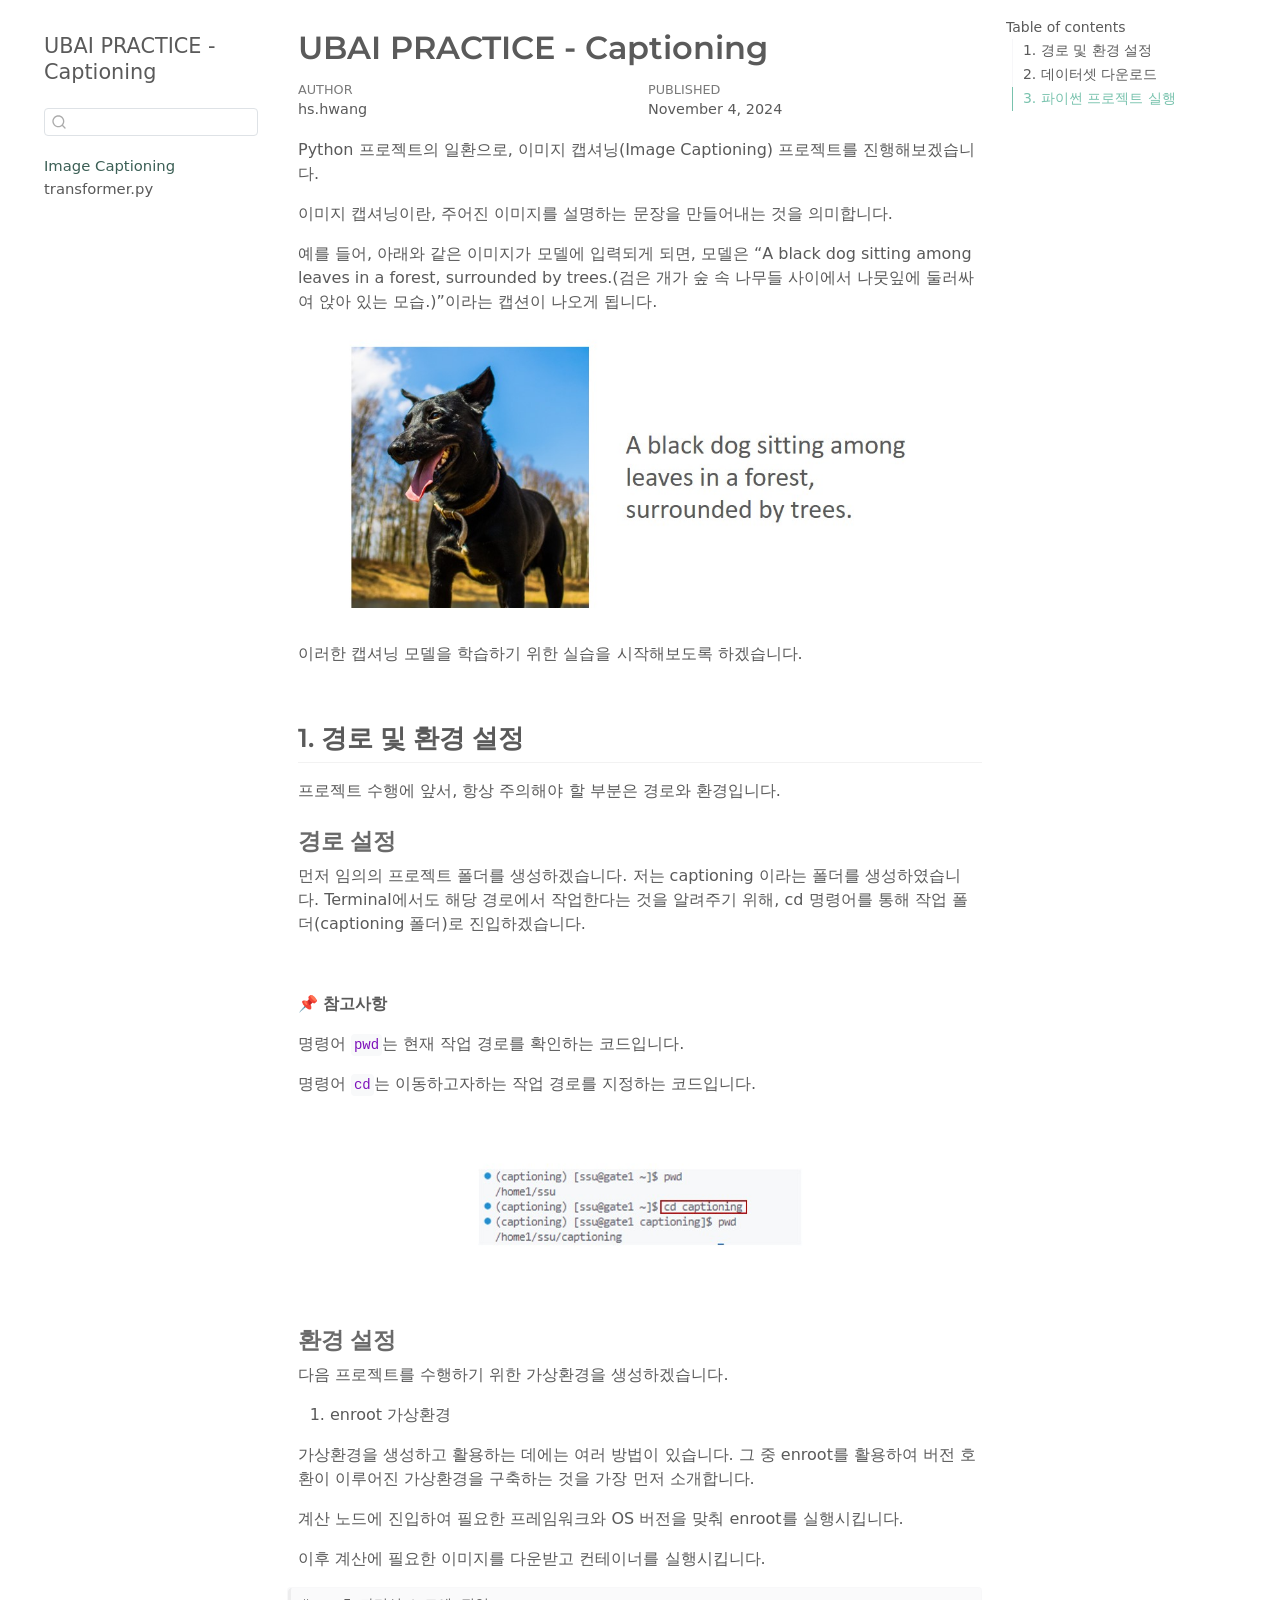
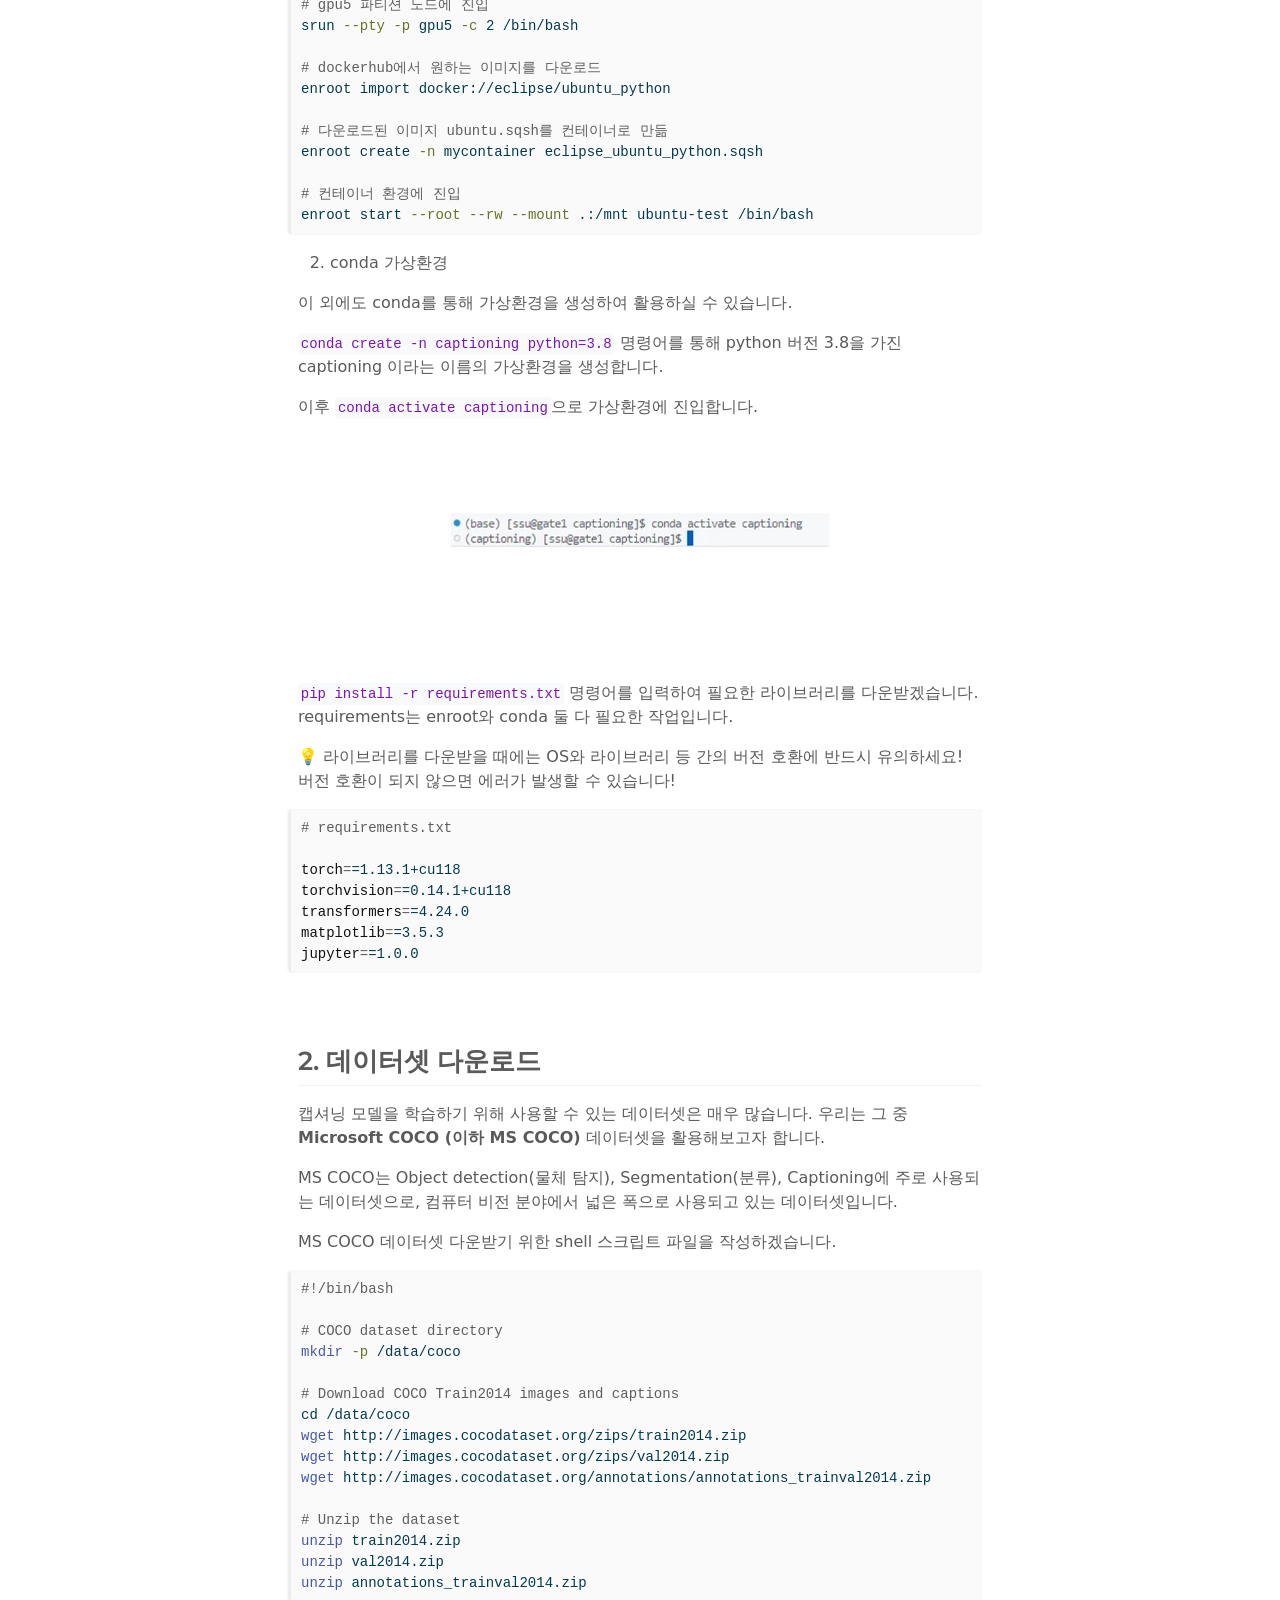
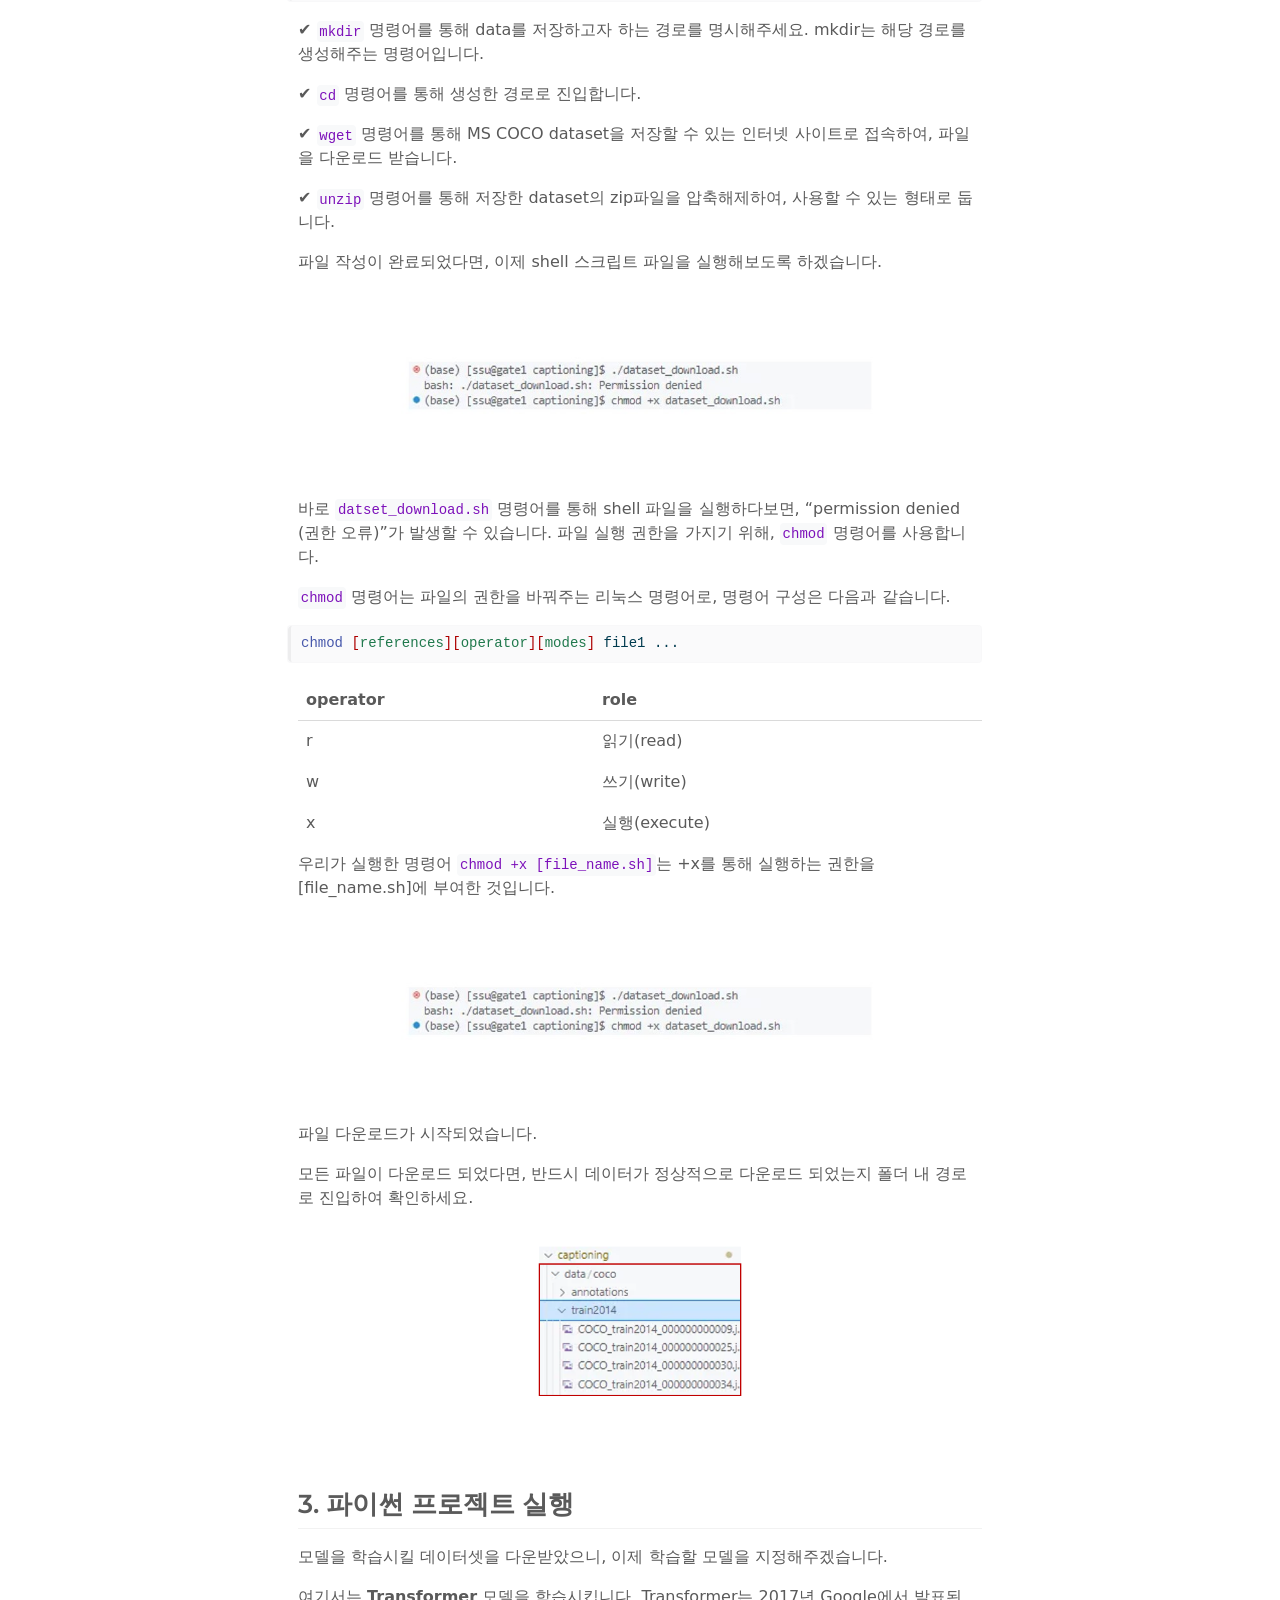
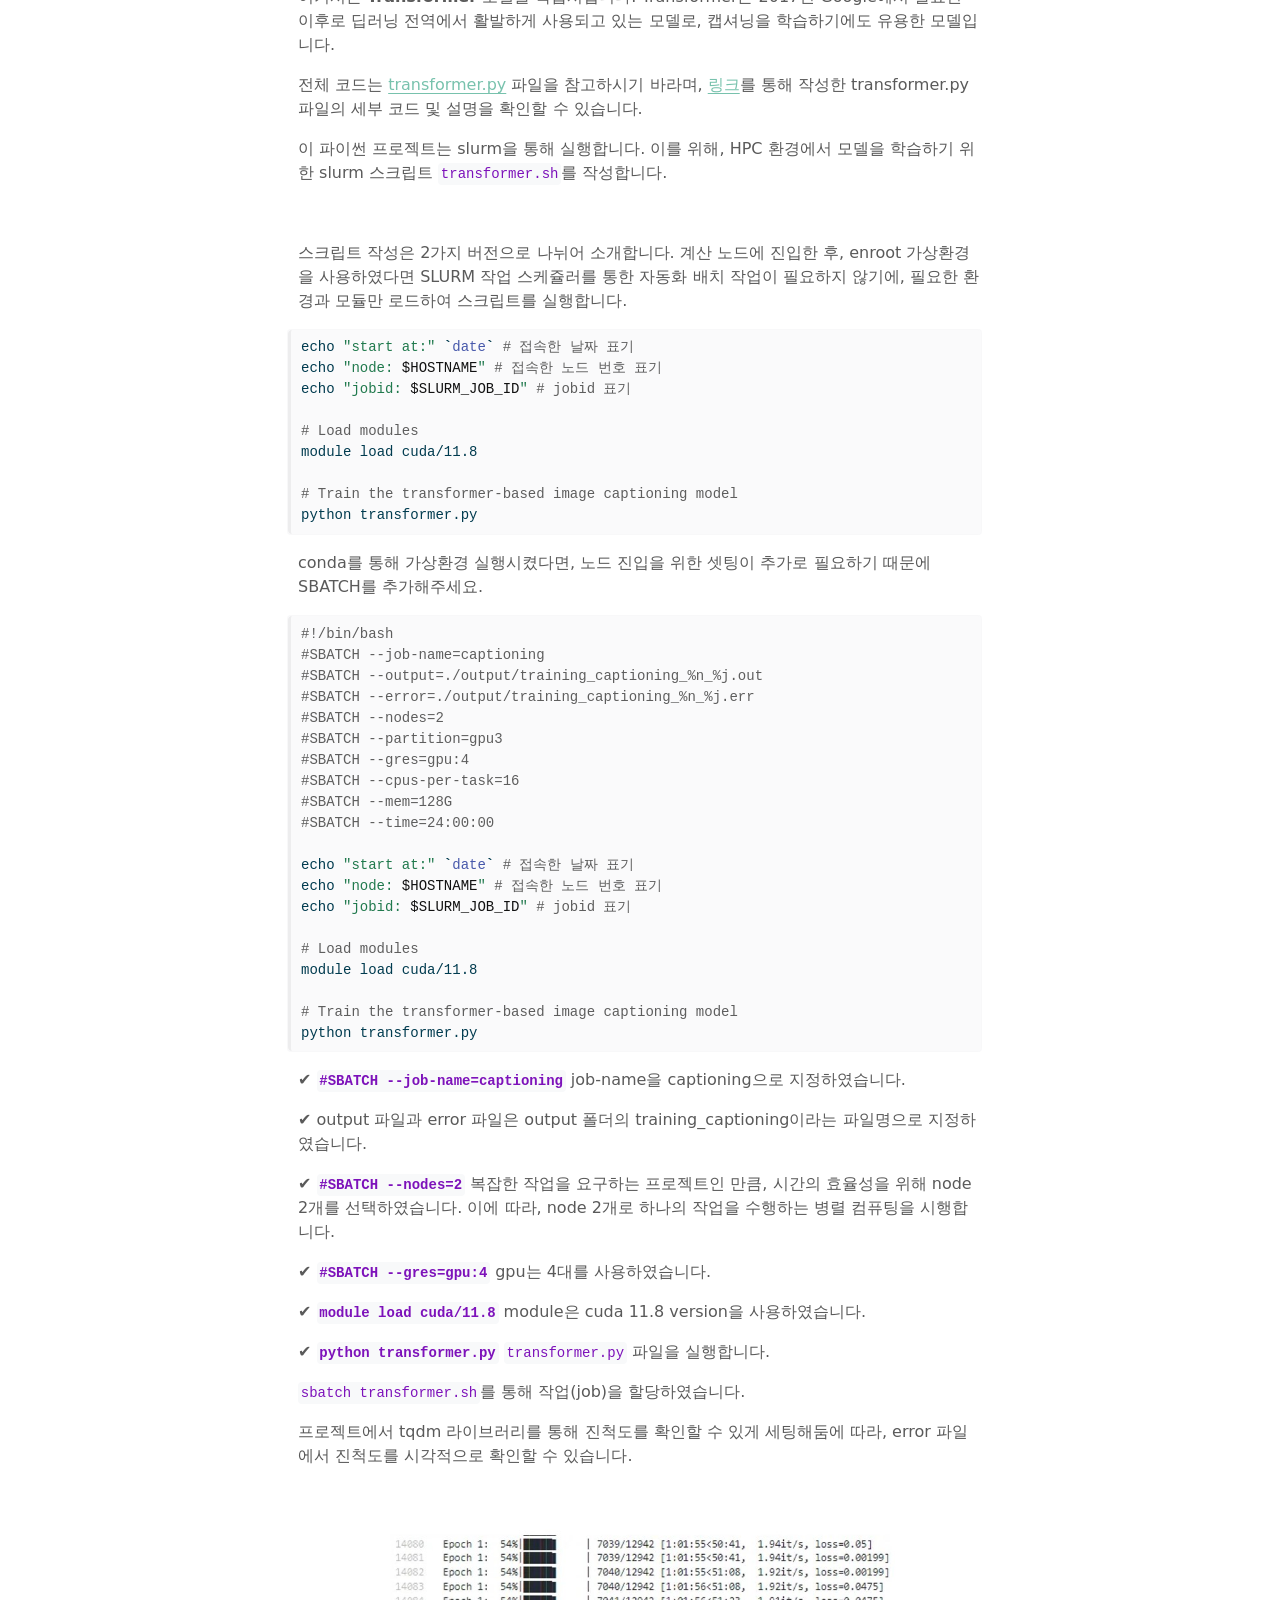
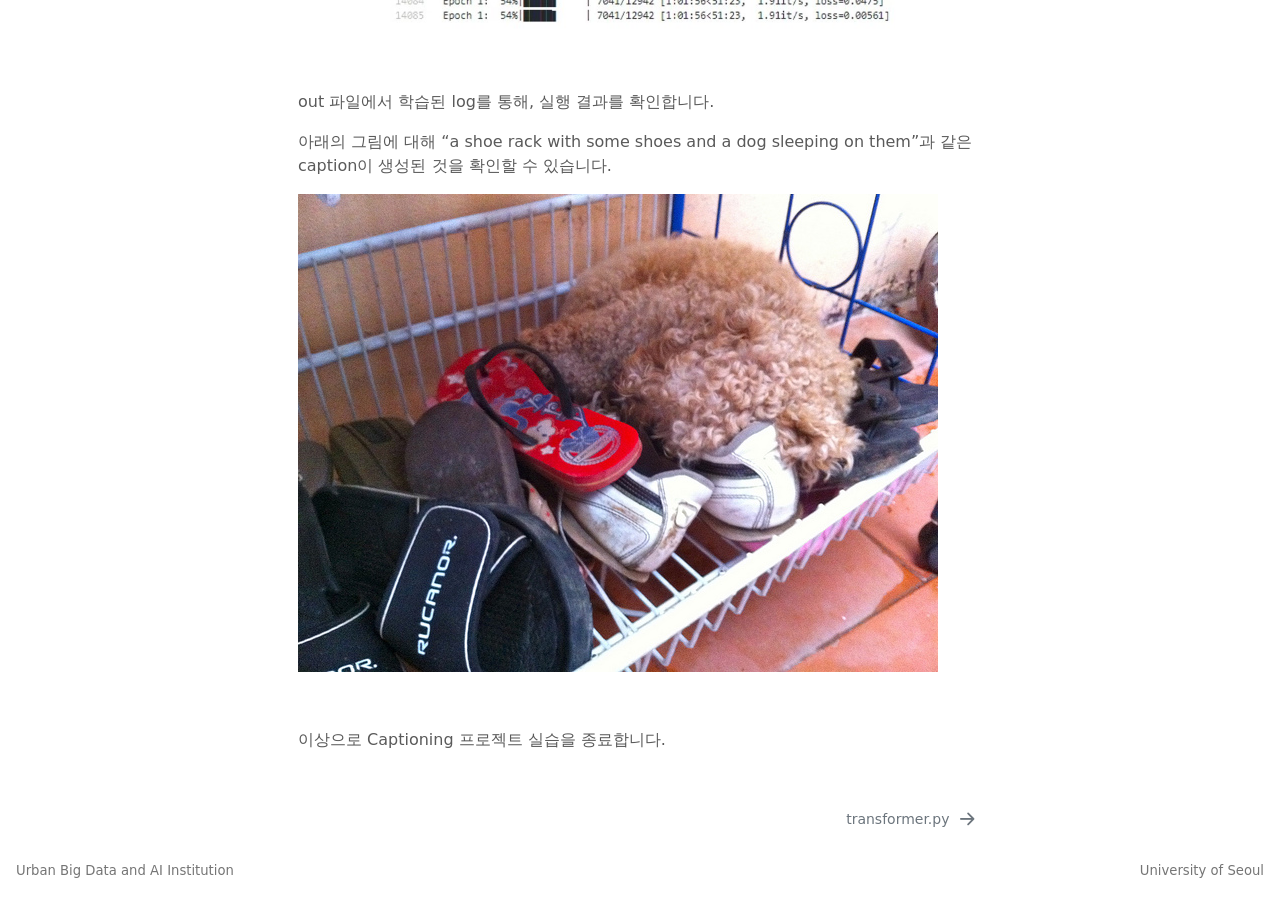
==== commit c8150b33: "241111_update" ====
--- a/project/_book/index.html
+++ b/project/_book/index.html
@@ -229,7 +229,7 @@
 <ol type="1">
 <li>enroot 가상환경</li>
 </ol>
-<p>가상환경을 생성하고 활용하는 데에는 여러 방법이 있으나, 그 중 enroot를 활용하여 버전 호환이 이루어진 가상환경을 구축하는 것을 추천드립니다.</p>
+<p>가상환경을 생성하고 활용하는 데에는 여러 방법이 있습니다. 그 중 enroot를 활용하여 버전 호환이 이루어진 가상환경을 구축하는 것을 가장 먼저 소개합니다.</p>
 <p>계산 노드에 진입하여 필요한 프레임워크와 OS 버전을 맞춰 enroot를 실행시킵니다.</p>
 <p>이후 계산에 필요한 이미지를 다운받고 컨테이너를 실행시킵니다.</p>
 <div class="cell">
@@ -252,7 +252,8 @@
 <p><code>conda create -n captioning python=3.8</code> 명령어를 통해 python 버전 3.8을 가진 captioning 이라는 이름의 가상환경을 생성합니다.</p>
 <p>이후 <code>conda activate captioning</code>으로 가상환경에 진입합니다.</p>
 <p><img src="./jpg/env.jpg" class="img-fluid"></p>
-<p><code>pip install -r requirements.txt</code> 명령어를 입력하여 필요한 라이브러리를 다운받겠습니다.</p>
+<p><br></p>
+<p><code>pip install -r requirements.txt</code> 명령어를 입력하여 필요한 라이브러리를 다운받겠습니다. requirements는 enroot와 conda 둘 다 필요한 작업입니다.</p>
 <p>💡 라이브러리를 다운받을 때에는 OS와 라이브러리 등 간의 버전 호환에 반드시 유의하세요! 버전 호환이 되지 않으면 에러가 발생할 수 있습니다!</p>
 <div class="cell">
 <div class="sourceCode cell-code" id="cb2"><pre class="sourceCode bash code-with-copy"><code class="sourceCode bash"><span id="cb2-1"><a href="#cb2-1" aria-hidden="true" tabindex="-1"></a><span class="co"># requirements.txt</span></span>
@@ -334,27 +335,41 @@
 <p>여기서는 <strong>Transformer</strong> 모델을 학습시킵니다. Transformer는 2017년 Google에서 발표된 이후로 딥러닝 전역에서 활발하게 사용되고 있는 모델로, 캡셔닝을 학습하기에도 유용한 모델입니다.</p>
 <p>전체 코드는 <a href="./transformer.html">transformer.py</a> 파일을 참고하시기 바라며, <a href="https://github.com/uos-ubai/practice02_captioning/blob/main/image_captioning.ipynb">링크</a>를 통해 작성한 transformer.py 파일의 세부 코드 및 설명을 확인할 수 있습니다.</p>
 <p>이 파이썬 프로젝트는 slurm을 통해 실행합니다. 이를 위해, HPC 환경에서 모델을 학습하기 위한 slurm 스크립트 <code>transformer.sh</code>를 작성합니다.</p>
+<p><br></p>
+<p>스크립트 작성은 2가지 버전으로 나뉘어 소개합니다. 계산 노드에 진입한 후, enroot 가상환경을 사용하였다면 SLURM 작업 스케쥴러를 통한 자동화 배치 작업이 필요하지 않기에, 필요한 환경과 모듈만 로드하여 스크립트를 실행합니다.</p>
 <div class="cell">
-<div class="sourceCode cell-code" id="cb5"><pre class="sourceCode bash code-with-copy"><code class="sourceCode bash"><span id="cb5-1"><a href="#cb5-1" aria-hidden="true" tabindex="-1"></a><span class="co">#!/bin/bash</span></span>
-<span id="cb5-2"><a href="#cb5-2" aria-hidden="true" tabindex="-1"></a><span class="co">#SBATCH --job-name=captioning</span></span>
-<span id="cb5-3"><a href="#cb5-3" aria-hidden="true" tabindex="-1"></a><span class="co">#SBATCH --output=./output/training_captioning_%n_%j.out</span></span>
-<span id="cb5-4"><a href="#cb5-4" aria-hidden="true" tabindex="-1"></a><span class="co">#SBATCH --error=./output/training_captioning_%n_%j.err</span></span>
-<span id="cb5-5"><a href="#cb5-5" aria-hidden="true" tabindex="-1"></a><span class="co">#SBATCH --nodes=2</span></span>
-<span id="cb5-6"><a href="#cb5-6" aria-hidden="true" tabindex="-1"></a><span class="co">#SBATCH --partition=gpu3</span></span>
-<span id="cb5-7"><a href="#cb5-7" aria-hidden="true" tabindex="-1"></a><span class="co">#SBATCH --gres=gpu:4</span></span>
-<span id="cb5-8"><a href="#cb5-8" aria-hidden="true" tabindex="-1"></a><span class="co">#SBATCH --cpus-per-task=16</span></span>
-<span id="cb5-9"><a href="#cb5-9" aria-hidden="true" tabindex="-1"></a><span class="co">#SBATCH --mem=128G</span></span>
-<span id="cb5-10"><a href="#cb5-10" aria-hidden="true" tabindex="-1"></a><span class="co">#SBATCH --time=24:00:00</span></span>
-<span id="cb5-11"><a href="#cb5-11" aria-hidden="true" tabindex="-1"></a></span>
-<span id="cb5-12"><a href="#cb5-12" aria-hidden="true" tabindex="-1"></a><span class="bu">echo</span> <span class="st">"start at:"</span> <span class="kw">`</span><span class="fu">date</span><span class="kw">`</span> <span class="co"># 접속한 날짜 표기</span></span>
-<span id="cb5-13"><a href="#cb5-13" aria-hidden="true" tabindex="-1"></a><span class="bu">echo</span> <span class="st">"node: </span><span class="va">$HOSTNAME</span><span class="st">"</span> <span class="co"># 접속한 노드 번호 표기</span></span>
-<span id="cb5-14"><a href="#cb5-14" aria-hidden="true" tabindex="-1"></a><span class="bu">echo</span> <span class="st">"jobid: </span><span class="va">$SLURM_JOB_ID</span><span class="st">"</span> <span class="co"># jobid 표기</span></span>
-<span id="cb5-15"><a href="#cb5-15" aria-hidden="true" tabindex="-1"></a></span>
-<span id="cb5-16"><a href="#cb5-16" aria-hidden="true" tabindex="-1"></a><span class="co"># Load modules</span></span>
-<span id="cb5-17"><a href="#cb5-17" aria-hidden="true" tabindex="-1"></a><span class="ex">module</span> load cuda/11.8</span>
-<span id="cb5-18"><a href="#cb5-18" aria-hidden="true" tabindex="-1"></a></span>
-<span id="cb5-19"><a href="#cb5-19" aria-hidden="true" tabindex="-1"></a><span class="co"># Train the transformer-based image captioning model</span></span>
-<span id="cb5-20"><a href="#cb5-20" aria-hidden="true" tabindex="-1"></a><span class="ex">python</span> transformer.py</span></code><button title="Copy to Clipboard" class="code-copy-button"><i class="bi"></i></button></pre></div>
+<div class="sourceCode cell-code" id="cb5"><pre class="sourceCode bash code-with-copy"><code class="sourceCode bash"><span id="cb5-1"><a href="#cb5-1" aria-hidden="true" tabindex="-1"></a><span class="bu">echo</span> <span class="st">"start at:"</span> <span class="kw">`</span><span class="fu">date</span><span class="kw">`</span> <span class="co"># 접속한 날짜 표기</span></span>
+<span id="cb5-2"><a href="#cb5-2" aria-hidden="true" tabindex="-1"></a><span class="bu">echo</span> <span class="st">"node: </span><span class="va">$HOSTNAME</span><span class="st">"</span> <span class="co"># 접속한 노드 번호 표기</span></span>
+<span id="cb5-3"><a href="#cb5-3" aria-hidden="true" tabindex="-1"></a><span class="bu">echo</span> <span class="st">"jobid: </span><span class="va">$SLURM_JOB_ID</span><span class="st">"</span> <span class="co"># jobid 표기</span></span>
+<span id="cb5-4"><a href="#cb5-4" aria-hidden="true" tabindex="-1"></a></span>
+<span id="cb5-5"><a href="#cb5-5" aria-hidden="true" tabindex="-1"></a><span class="co"># Load modules</span></span>
+<span id="cb5-6"><a href="#cb5-6" aria-hidden="true" tabindex="-1"></a><span class="ex">module</span> load cuda/11.8</span>
+<span id="cb5-7"><a href="#cb5-7" aria-hidden="true" tabindex="-1"></a></span>
+<span id="cb5-8"><a href="#cb5-8" aria-hidden="true" tabindex="-1"></a><span class="co"># Train the transformer-based image captioning model</span></span>
+<span id="cb5-9"><a href="#cb5-9" aria-hidden="true" tabindex="-1"></a><span class="ex">python</span> transformer.py</span></code><button title="Copy to Clipboard" class="code-copy-button"><i class="bi"></i></button></pre></div>
+</div>
+<p>conda를 통해 가상환경 실행시켰다면, 노드 진입을 위한 셋팅이 추가로 필요하기 때문에 SBATCH를 추가해주세요.</p>
+<div class="cell">
+<div class="sourceCode cell-code" id="cb6"><pre class="sourceCode bash code-with-copy"><code class="sourceCode bash"><span id="cb6-1"><a href="#cb6-1" aria-hidden="true" tabindex="-1"></a><span class="co">#!/bin/bash</span></span>
+<span id="cb6-2"><a href="#cb6-2" aria-hidden="true" tabindex="-1"></a><span class="co">#SBATCH --job-name=captioning</span></span>
+<span id="cb6-3"><a href="#cb6-3" aria-hidden="true" tabindex="-1"></a><span class="co">#SBATCH --output=./output/training_captioning_%n_%j.out</span></span>
+<span id="cb6-4"><a href="#cb6-4" aria-hidden="true" tabindex="-1"></a><span class="co">#SBATCH --error=./output/training_captioning_%n_%j.err</span></span>
+<span id="cb6-5"><a href="#cb6-5" aria-hidden="true" tabindex="-1"></a><span class="co">#SBATCH --nodes=2</span></span>
+<span id="cb6-6"><a href="#cb6-6" aria-hidden="true" tabindex="-1"></a><span class="co">#SBATCH --partition=gpu3</span></span>
+<span id="cb6-7"><a href="#cb6-7" aria-hidden="true" tabindex="-1"></a><span class="co">#SBATCH --gres=gpu:4</span></span>
+<span id="cb6-8"><a href="#cb6-8" aria-hidden="true" tabindex="-1"></a><span class="co">#SBATCH --cpus-per-task=16</span></span>
+<span id="cb6-9"><a href="#cb6-9" aria-hidden="true" tabindex="-1"></a><span class="co">#SBATCH --mem=128G</span></span>
+<span id="cb6-10"><a href="#cb6-10" aria-hidden="true" tabindex="-1"></a><span class="co">#SBATCH --time=24:00:00</span></span>
+<span id="cb6-11"><a href="#cb6-11" aria-hidden="true" tabindex="-1"></a></span>
+<span id="cb6-12"><a href="#cb6-12" aria-hidden="true" tabindex="-1"></a><span class="bu">echo</span> <span class="st">"start at:"</span> <span class="kw">`</span><span class="fu">date</span><span class="kw">`</span> <span class="co"># 접속한 날짜 표기</span></span>
+<span id="cb6-13"><a href="#cb6-13" aria-hidden="true" tabindex="-1"></a><span class="bu">echo</span> <span class="st">"node: </span><span class="va">$HOSTNAME</span><span class="st">"</span> <span class="co"># 접속한 노드 번호 표기</span></span>
+<span id="cb6-14"><a href="#cb6-14" aria-hidden="true" tabindex="-1"></a><span class="bu">echo</span> <span class="st">"jobid: </span><span class="va">$SLURM_JOB_ID</span><span class="st">"</span> <span class="co"># jobid 표기</span></span>
+<span id="cb6-15"><a href="#cb6-15" aria-hidden="true" tabindex="-1"></a></span>
+<span id="cb6-16"><a href="#cb6-16" aria-hidden="true" tabindex="-1"></a><span class="co"># Load modules</span></span>
+<span id="cb6-17"><a href="#cb6-17" aria-hidden="true" tabindex="-1"></a><span class="ex">module</span> load cuda/11.8</span>
+<span id="cb6-18"><a href="#cb6-18" aria-hidden="true" tabindex="-1"></a></span>
+<span id="cb6-19"><a href="#cb6-19" aria-hidden="true" tabindex="-1"></a><span class="co"># Train the transformer-based image captioning model</span></span>
+<span id="cb6-20"><a href="#cb6-20" aria-hidden="true" tabindex="-1"></a><span class="ex">python</span> transformer.py</span></code><button title="Copy to Clipboard" class="code-copy-button"><i class="bi"></i></button></pre></div>
 </div>
 <p>✔ <strong><code>#SBATCH --job-name=captioning</code></strong> job-name을 captioning으로 지정하였습니다.</p>
 <p>✔ output 파일과 error 파일은 output 폴더의 training_captioning이라는 파일명으로 지정하였습니다.</p>
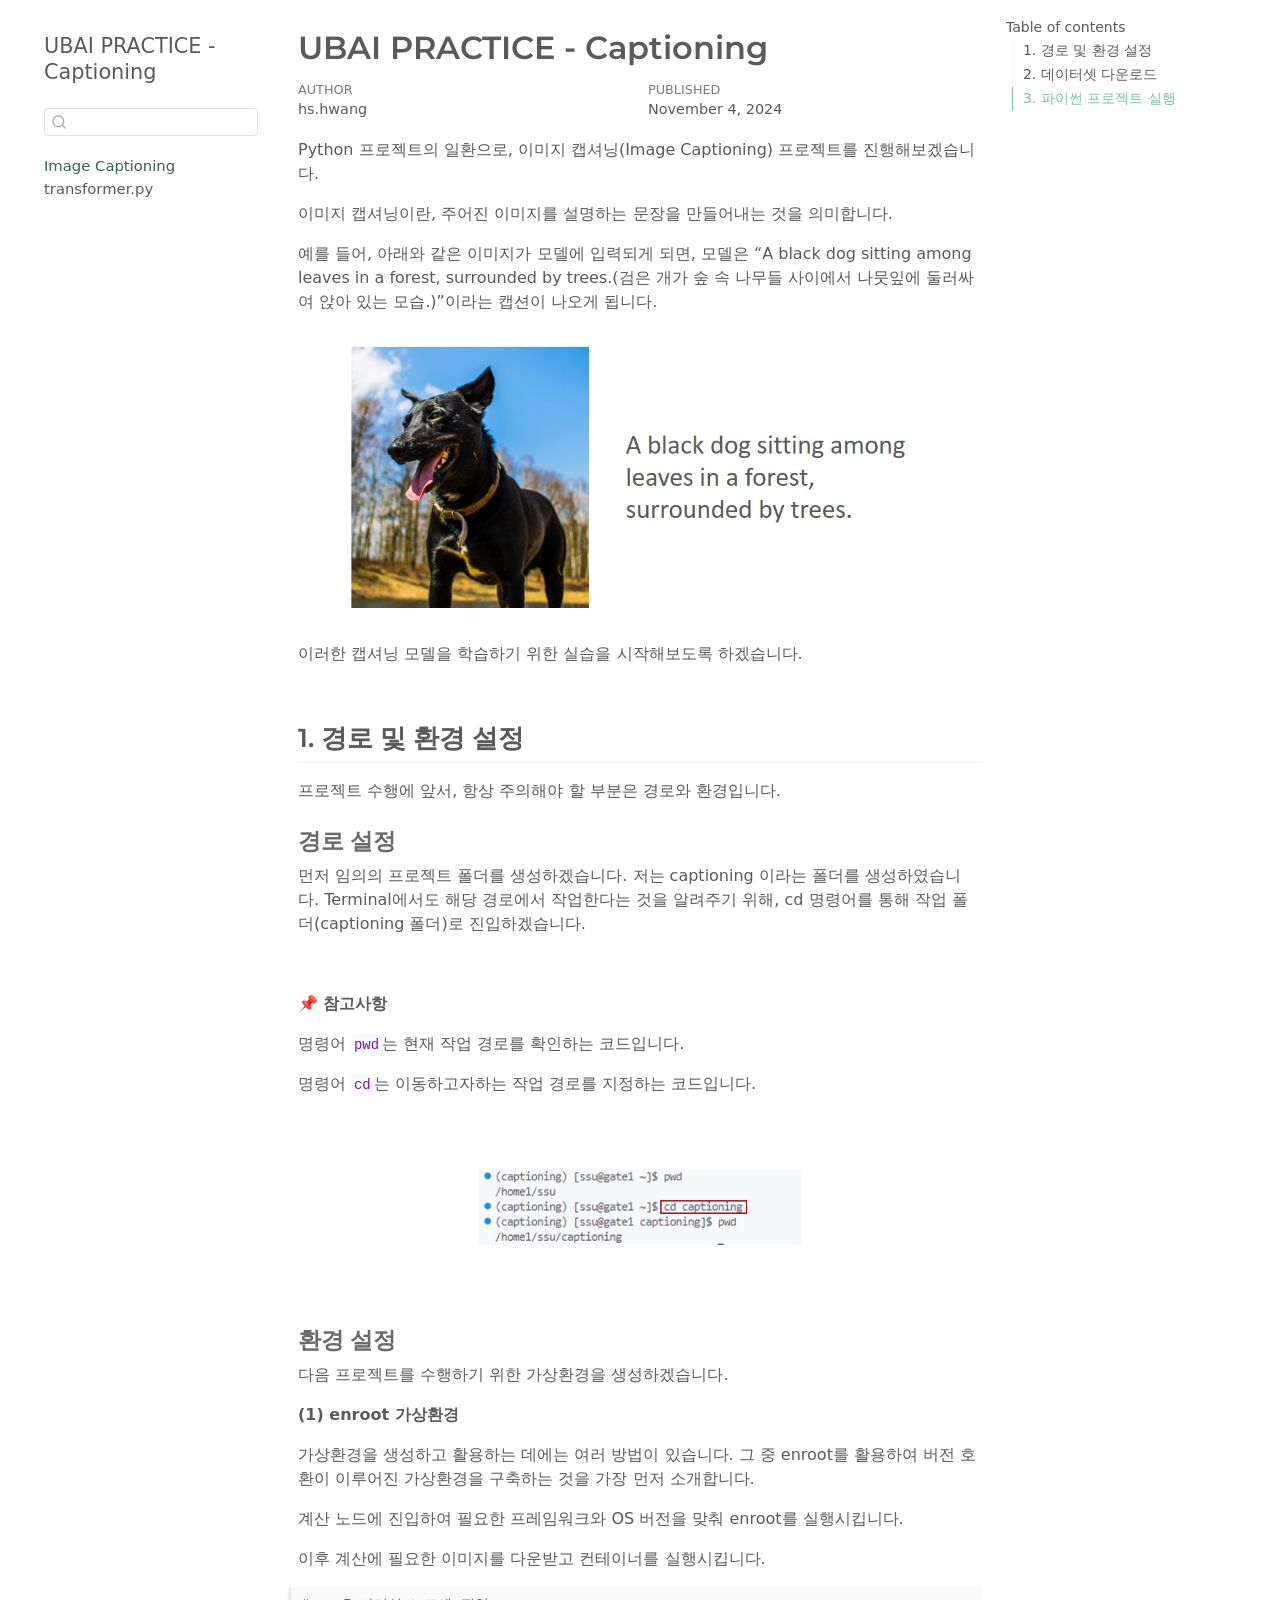
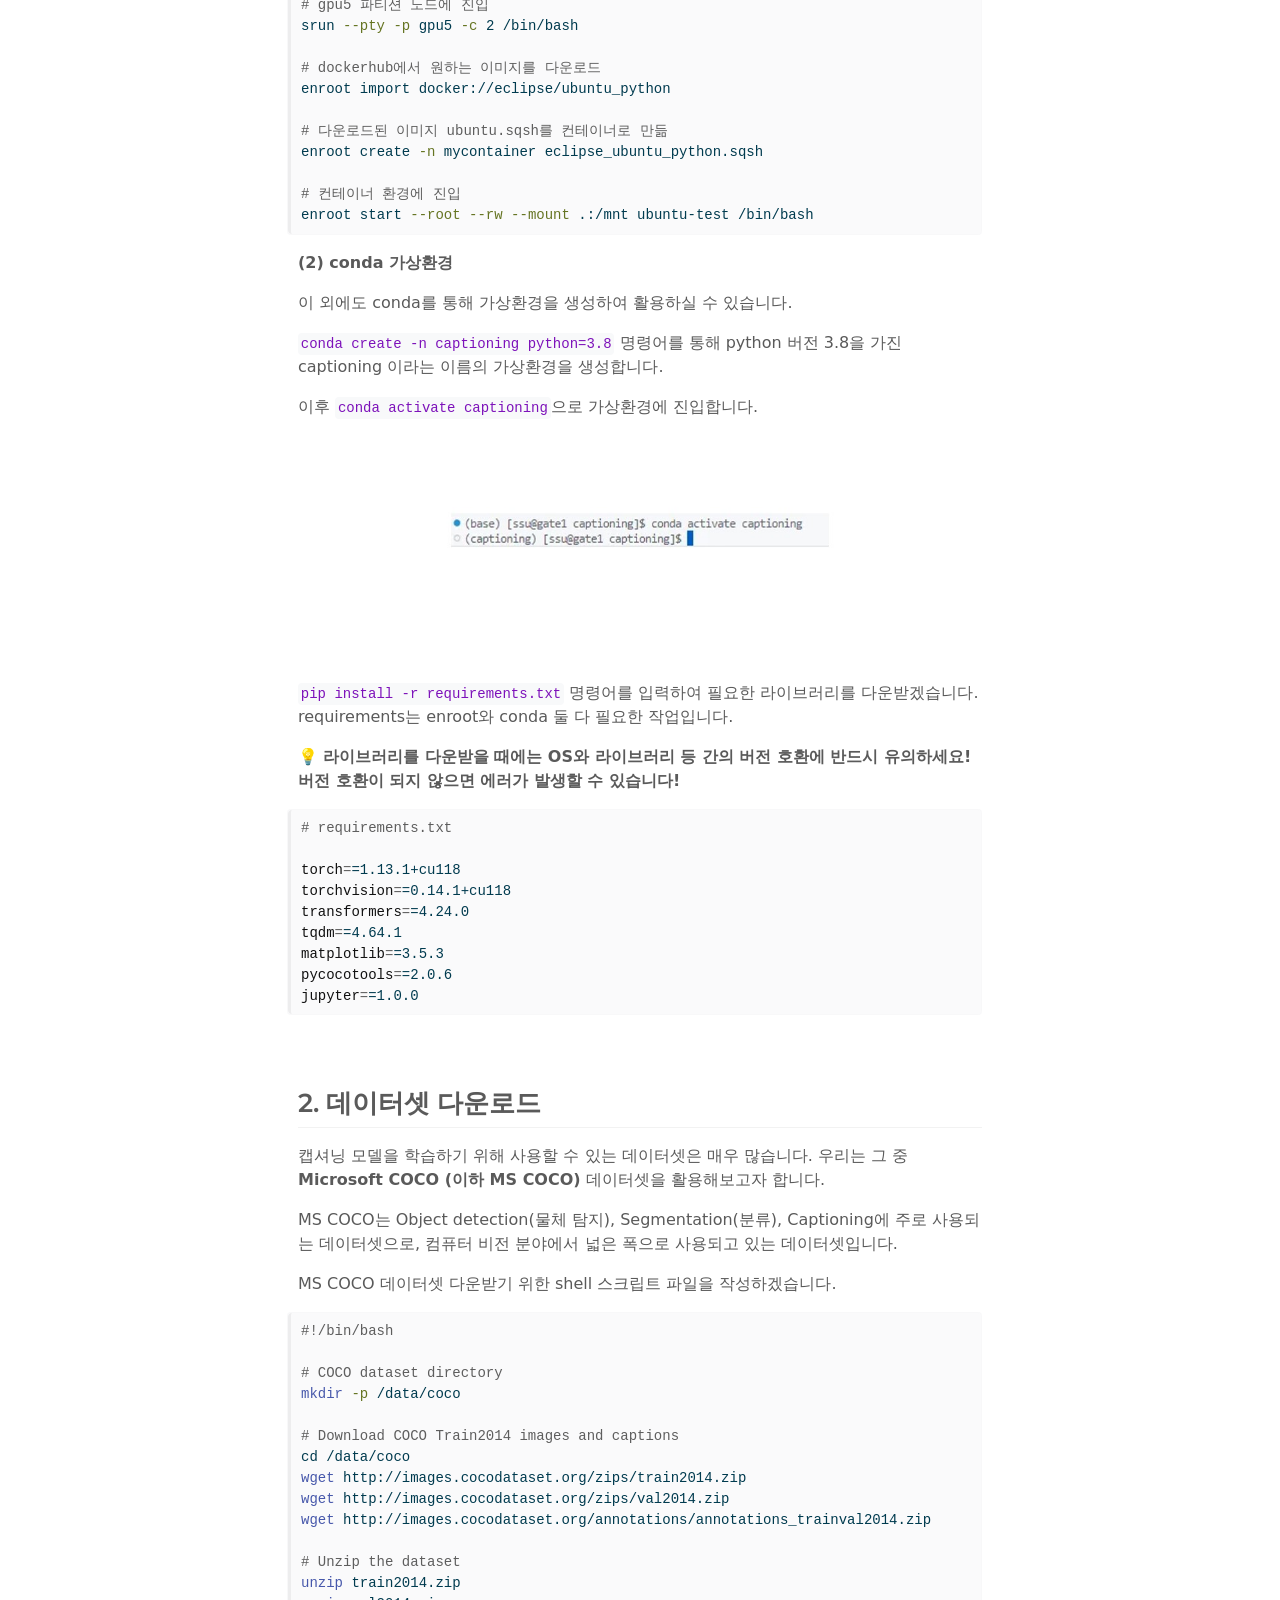
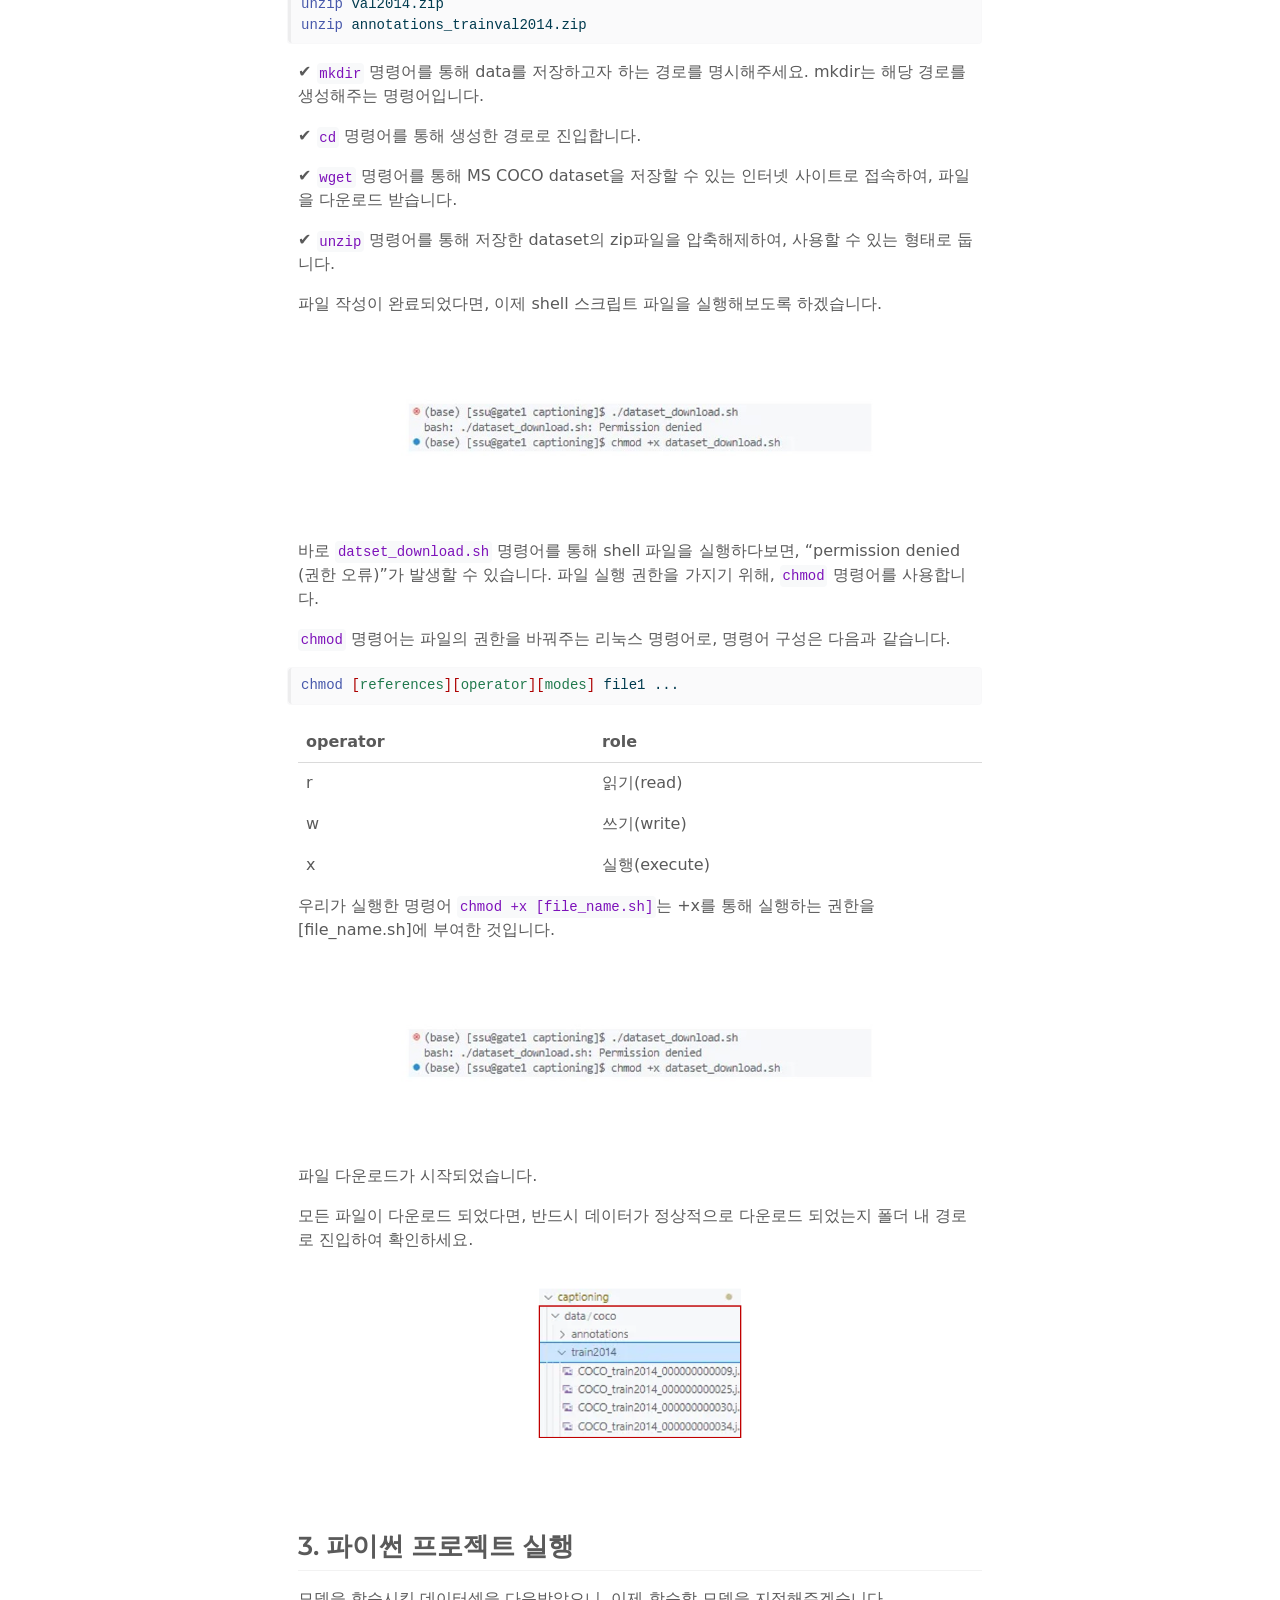
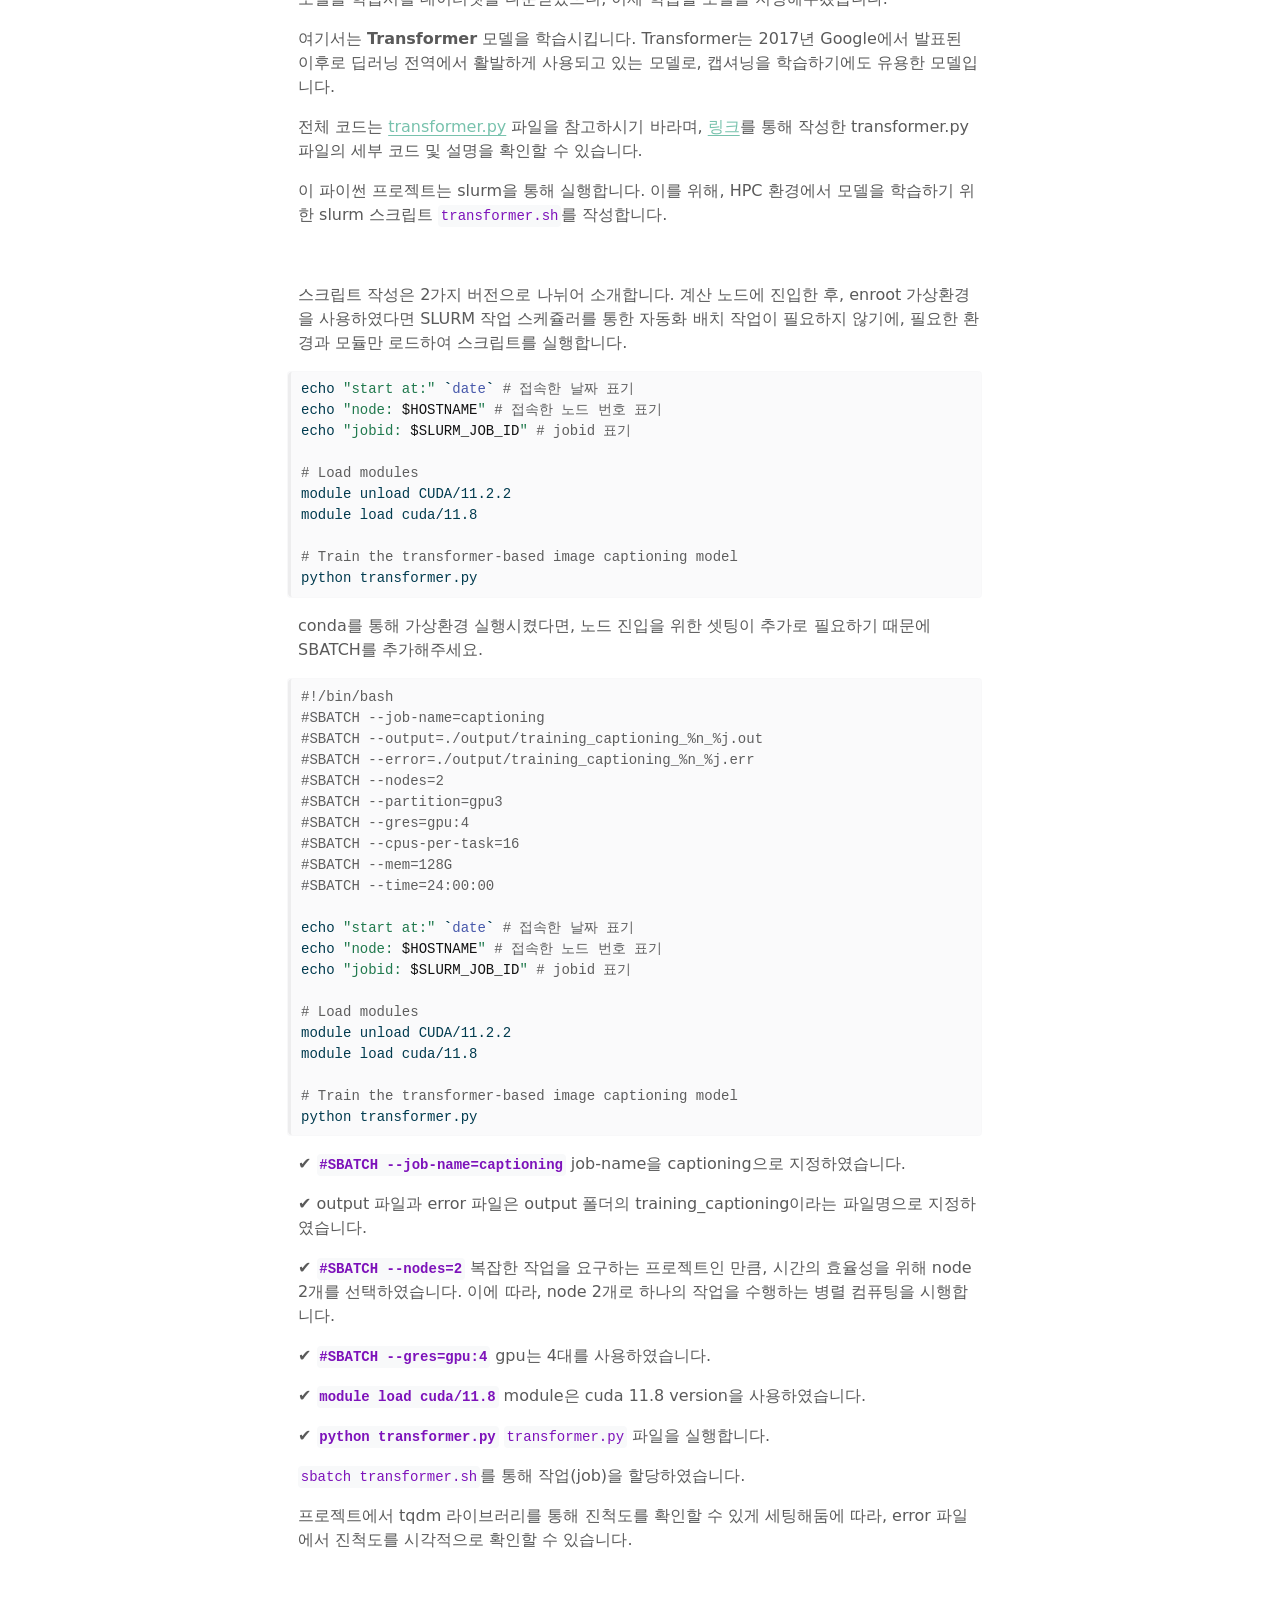
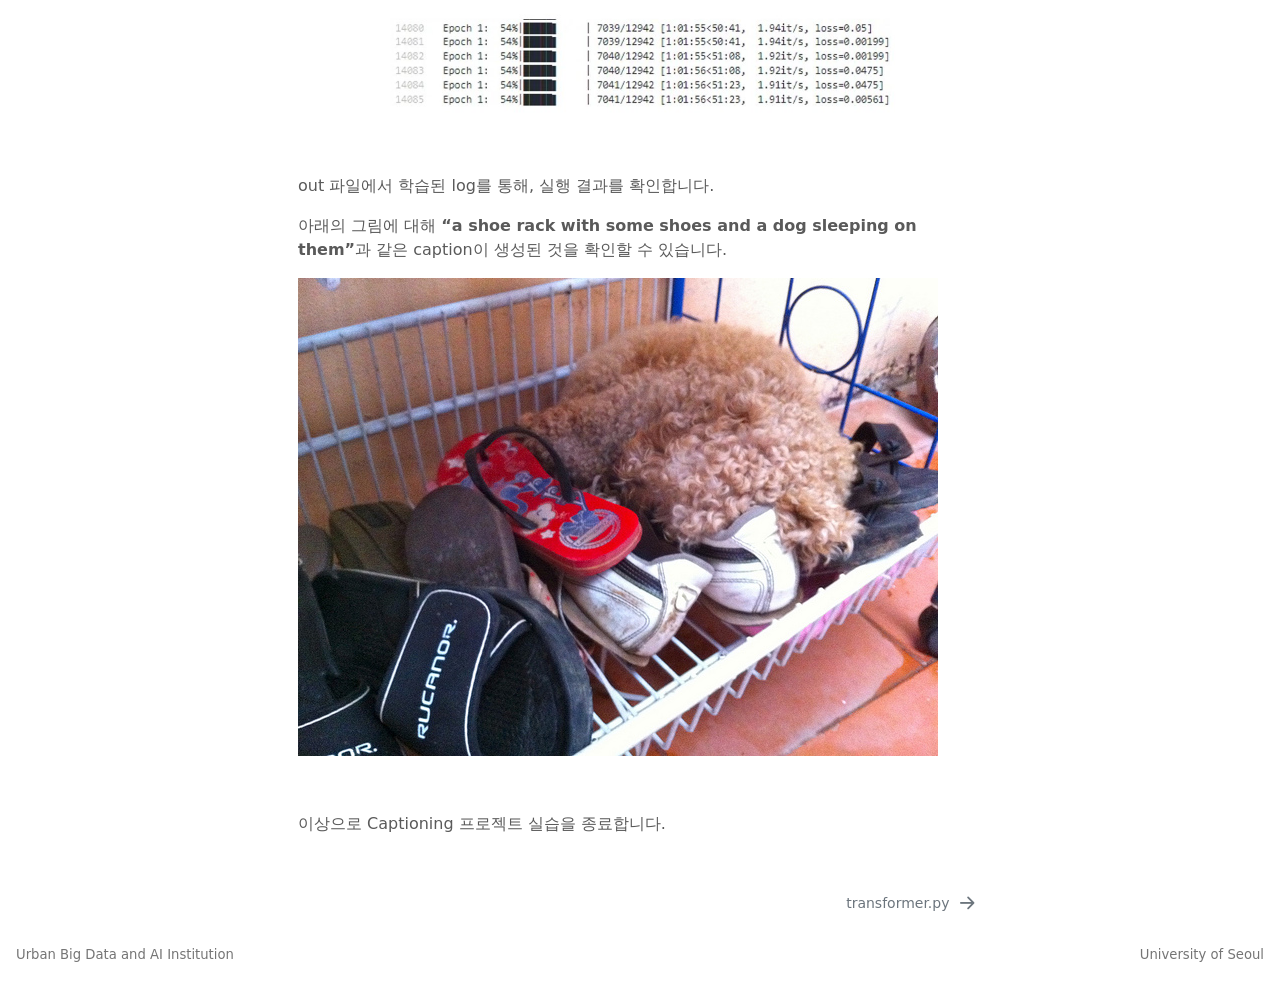
==== commit d6a6afaf: "241111_env_update" ====
--- a/project/_book/index.html
+++ b/project/_book/index.html
@@ -226,9 +226,7 @@
 <section id="환경-설정" class="level3 unnumbered">
 <h3 class="unnumbered anchored" data-anchor-id="환경-설정">환경 설정</h3>
 <p>다음 프로젝트를 수행하기 위한 가상환경을 생성하겠습니다.</p>
-<ol type="1">
-<li>enroot 가상환경</li>
-</ol>
+<p><strong>(1) enroot 가상환경</strong></p>
 <p>가상환경을 생성하고 활용하는 데에는 여러 방법이 있습니다. 그 중 enroot를 활용하여 버전 호환이 이루어진 가상환경을 구축하는 것을 가장 먼저 소개합니다.</p>
 <p>계산 노드에 진입하여 필요한 프레임워크와 OS 버전을 맞춰 enroot를 실행시킵니다.</p>
 <p>이후 계산에 필요한 이미지를 다운받고 컨테이너를 실행시킵니다.</p>
@@ -245,24 +243,24 @@
 <span id="cb1-10"><a href="#cb1-10" aria-hidden="true" tabindex="-1"></a><span class="co"># 컨테이너 환경에 진입</span></span>
 <span id="cb1-11"><a href="#cb1-11" aria-hidden="true" tabindex="-1"></a><span class="ex">enroot</span> start <span class="at">--root</span> <span class="at">--rw</span> <span class="at">--mount</span> .:/mnt ubuntu-test /bin/bash</span></code><button title="Copy to Clipboard" class="code-copy-button"><i class="bi"></i></button></pre></div>
 </div>
-<ol start="2" type="1">
-<li>conda 가상환경</li>
-</ol>
+<p><strong>(2) conda 가상환경</strong></p>
 <p>이 외에도 conda를 통해 가상환경을 생성하여 활용하실 수 있습니다.</p>
 <p><code>conda create -n captioning python=3.8</code> 명령어를 통해 python 버전 3.8을 가진 captioning 이라는 이름의 가상환경을 생성합니다.</p>
 <p>이후 <code>conda activate captioning</code>으로 가상환경에 진입합니다.</p>
 <p><img src="./jpg/env.jpg" class="img-fluid"></p>
 <p><br></p>
 <p><code>pip install -r requirements.txt</code> 명령어를 입력하여 필요한 라이브러리를 다운받겠습니다. requirements는 enroot와 conda 둘 다 필요한 작업입니다.</p>
-<p>💡 라이브러리를 다운받을 때에는 OS와 라이브러리 등 간의 버전 호환에 반드시 유의하세요! 버전 호환이 되지 않으면 에러가 발생할 수 있습니다!</p>
+<p>💡 <strong>라이브러리를 다운받을 때에는 OS와 라이브러리 등 간의 버전 호환에 반드시 유의하세요! 버전 호환이 되지 않으면 에러가 발생할 수 있습니다!</strong></p>
 <div class="cell">
 <div class="sourceCode cell-code" id="cb2"><pre class="sourceCode bash code-with-copy"><code class="sourceCode bash"><span id="cb2-1"><a href="#cb2-1" aria-hidden="true" tabindex="-1"></a><span class="co"># requirements.txt</span></span>
 <span id="cb2-2"><a href="#cb2-2" aria-hidden="true" tabindex="-1"></a></span>
 <span id="cb2-3"><a href="#cb2-3" aria-hidden="true" tabindex="-1"></a><span class="va">torch</span><span class="op">=</span>=1.13.1+cu118</span>
 <span id="cb2-4"><a href="#cb2-4" aria-hidden="true" tabindex="-1"></a><span class="va">torchvision</span><span class="op">=</span>=0.14.1+cu118</span>
 <span id="cb2-5"><a href="#cb2-5" aria-hidden="true" tabindex="-1"></a><span class="va">transformers</span><span class="op">=</span>=4.24.0</span>
-<span id="cb2-6"><a href="#cb2-6" aria-hidden="true" tabindex="-1"></a><span class="va">matplotlib</span><span class="op">=</span>=3.5.3</span>
-<span id="cb2-7"><a href="#cb2-7" aria-hidden="true" tabindex="-1"></a><span class="va">jupyter</span><span class="op">=</span>=1.0.0</span></code><button title="Copy to Clipboard" class="code-copy-button"><i class="bi"></i></button></pre></div>
+<span id="cb2-6"><a href="#cb2-6" aria-hidden="true" tabindex="-1"></a><span class="va">tqdm</span><span class="op">=</span>=4.64.1</span>
+<span id="cb2-7"><a href="#cb2-7" aria-hidden="true" tabindex="-1"></a><span class="va">matplotlib</span><span class="op">=</span>=3.5.3</span>
+<span id="cb2-8"><a href="#cb2-8" aria-hidden="true" tabindex="-1"></a><span class="va">pycocotools</span><span class="op">=</span>=2.0.6</span>
+<span id="cb2-9"><a href="#cb2-9" aria-hidden="true" tabindex="-1"></a><span class="va">jupyter</span><span class="op">=</span>=1.0.0</span></code><button title="Copy to Clipboard" class="code-copy-button"><i class="bi"></i></button></pre></div>
 </div>
 <p><br></p>
 </section>
@@ -343,10 +341,11 @@
 <span id="cb5-3"><a href="#cb5-3" aria-hidden="true" tabindex="-1"></a><span class="bu">echo</span> <span class="st">"jobid: </span><span class="va">$SLURM_JOB_ID</span><span class="st">"</span> <span class="co"># jobid 표기</span></span>
 <span id="cb5-4"><a href="#cb5-4" aria-hidden="true" tabindex="-1"></a></span>
 <span id="cb5-5"><a href="#cb5-5" aria-hidden="true" tabindex="-1"></a><span class="co"># Load modules</span></span>
-<span id="cb5-6"><a href="#cb5-6" aria-hidden="true" tabindex="-1"></a><span class="ex">module</span> load cuda/11.8</span>
-<span id="cb5-7"><a href="#cb5-7" aria-hidden="true" tabindex="-1"></a></span>
-<span id="cb5-8"><a href="#cb5-8" aria-hidden="true" tabindex="-1"></a><span class="co"># Train the transformer-based image captioning model</span></span>
-<span id="cb5-9"><a href="#cb5-9" aria-hidden="true" tabindex="-1"></a><span class="ex">python</span> transformer.py</span></code><button title="Copy to Clipboard" class="code-copy-button"><i class="bi"></i></button></pre></div>
+<span id="cb5-6"><a href="#cb5-6" aria-hidden="true" tabindex="-1"></a><span class="ex">module</span> unload CUDA/11.2.2 </span>
+<span id="cb5-7"><a href="#cb5-7" aria-hidden="true" tabindex="-1"></a><span class="ex">module</span> load cuda/11.8</span>
+<span id="cb5-8"><a href="#cb5-8" aria-hidden="true" tabindex="-1"></a></span>
+<span id="cb5-9"><a href="#cb5-9" aria-hidden="true" tabindex="-1"></a><span class="co"># Train the transformer-based image captioning model</span></span>
+<span id="cb5-10"><a href="#cb5-10" aria-hidden="true" tabindex="-1"></a><span class="ex">python</span> transformer.py</span></code><button title="Copy to Clipboard" class="code-copy-button"><i class="bi"></i></button></pre></div>
 </div>
 <p>conda를 통해 가상환경 실행시켰다면, 노드 진입을 위한 셋팅이 추가로 필요하기 때문에 SBATCH를 추가해주세요.</p>
 <div class="cell">
@@ -366,10 +365,11 @@
 <span id="cb6-14"><a href="#cb6-14" aria-hidden="true" tabindex="-1"></a><span class="bu">echo</span> <span class="st">"jobid: </span><span class="va">$SLURM_JOB_ID</span><span class="st">"</span> <span class="co"># jobid 표기</span></span>
 <span id="cb6-15"><a href="#cb6-15" aria-hidden="true" tabindex="-1"></a></span>
 <span id="cb6-16"><a href="#cb6-16" aria-hidden="true" tabindex="-1"></a><span class="co"># Load modules</span></span>
-<span id="cb6-17"><a href="#cb6-17" aria-hidden="true" tabindex="-1"></a><span class="ex">module</span> load cuda/11.8</span>
-<span id="cb6-18"><a href="#cb6-18" aria-hidden="true" tabindex="-1"></a></span>
-<span id="cb6-19"><a href="#cb6-19" aria-hidden="true" tabindex="-1"></a><span class="co"># Train the transformer-based image captioning model</span></span>
-<span id="cb6-20"><a href="#cb6-20" aria-hidden="true" tabindex="-1"></a><span class="ex">python</span> transformer.py</span></code><button title="Copy to Clipboard" class="code-copy-button"><i class="bi"></i></button></pre></div>
+<span id="cb6-17"><a href="#cb6-17" aria-hidden="true" tabindex="-1"></a><span class="ex">module</span> unload CUDA/11.2.2 </span>
+<span id="cb6-18"><a href="#cb6-18" aria-hidden="true" tabindex="-1"></a><span class="ex">module</span> load cuda/11.8</span>
+<span id="cb6-19"><a href="#cb6-19" aria-hidden="true" tabindex="-1"></a></span>
+<span id="cb6-20"><a href="#cb6-20" aria-hidden="true" tabindex="-1"></a><span class="co"># Train the transformer-based image captioning model</span></span>
+<span id="cb6-21"><a href="#cb6-21" aria-hidden="true" tabindex="-1"></a><span class="ex">python</span> transformer.py</span></code><button title="Copy to Clipboard" class="code-copy-button"><i class="bi"></i></button></pre></div>
 </div>
 <p>✔ <strong><code>#SBATCH --job-name=captioning</code></strong> job-name을 captioning으로 지정하였습니다.</p>
 <p>✔ output 파일과 error 파일은 output 폴더의 training_captioning이라는 파일명으로 지정하였습니다.</p>
@@ -381,7 +381,7 @@
 <p>프로젝트에서 tqdm 라이브러리를 통해 진척도를 확인할 수 있게 세팅해둠에 따라, error 파일에서 진척도를 시각적으로 확인할 수 있습니다.</p>
 <p><img src="./jpg/epoch.jpg" class="img-fluid"></p>
 <p>out 파일에서 학습된 log를 통해, 실행 결과를 확인합니다.</p>
-<p>아래의 그림에 대해 “a shoe rack with some shoes and a dog sleeping on them”과 같은 caption이 생성된 것을 확인할 수 있습니다.</p>
+<p>아래의 그림에 대해 <strong>“a shoe rack with some shoes and a dog sleeping on them”</strong>과 같은 caption이 생성된 것을 확인할 수 있습니다.</p>
 <p><img src="./jpg/COCO_val2014_000000000042.jpg" class="img-fluid"></p>
 <p><br></p>
 <p>이상으로 Captioning 프로젝트 실습을 종료합니다.</p>
